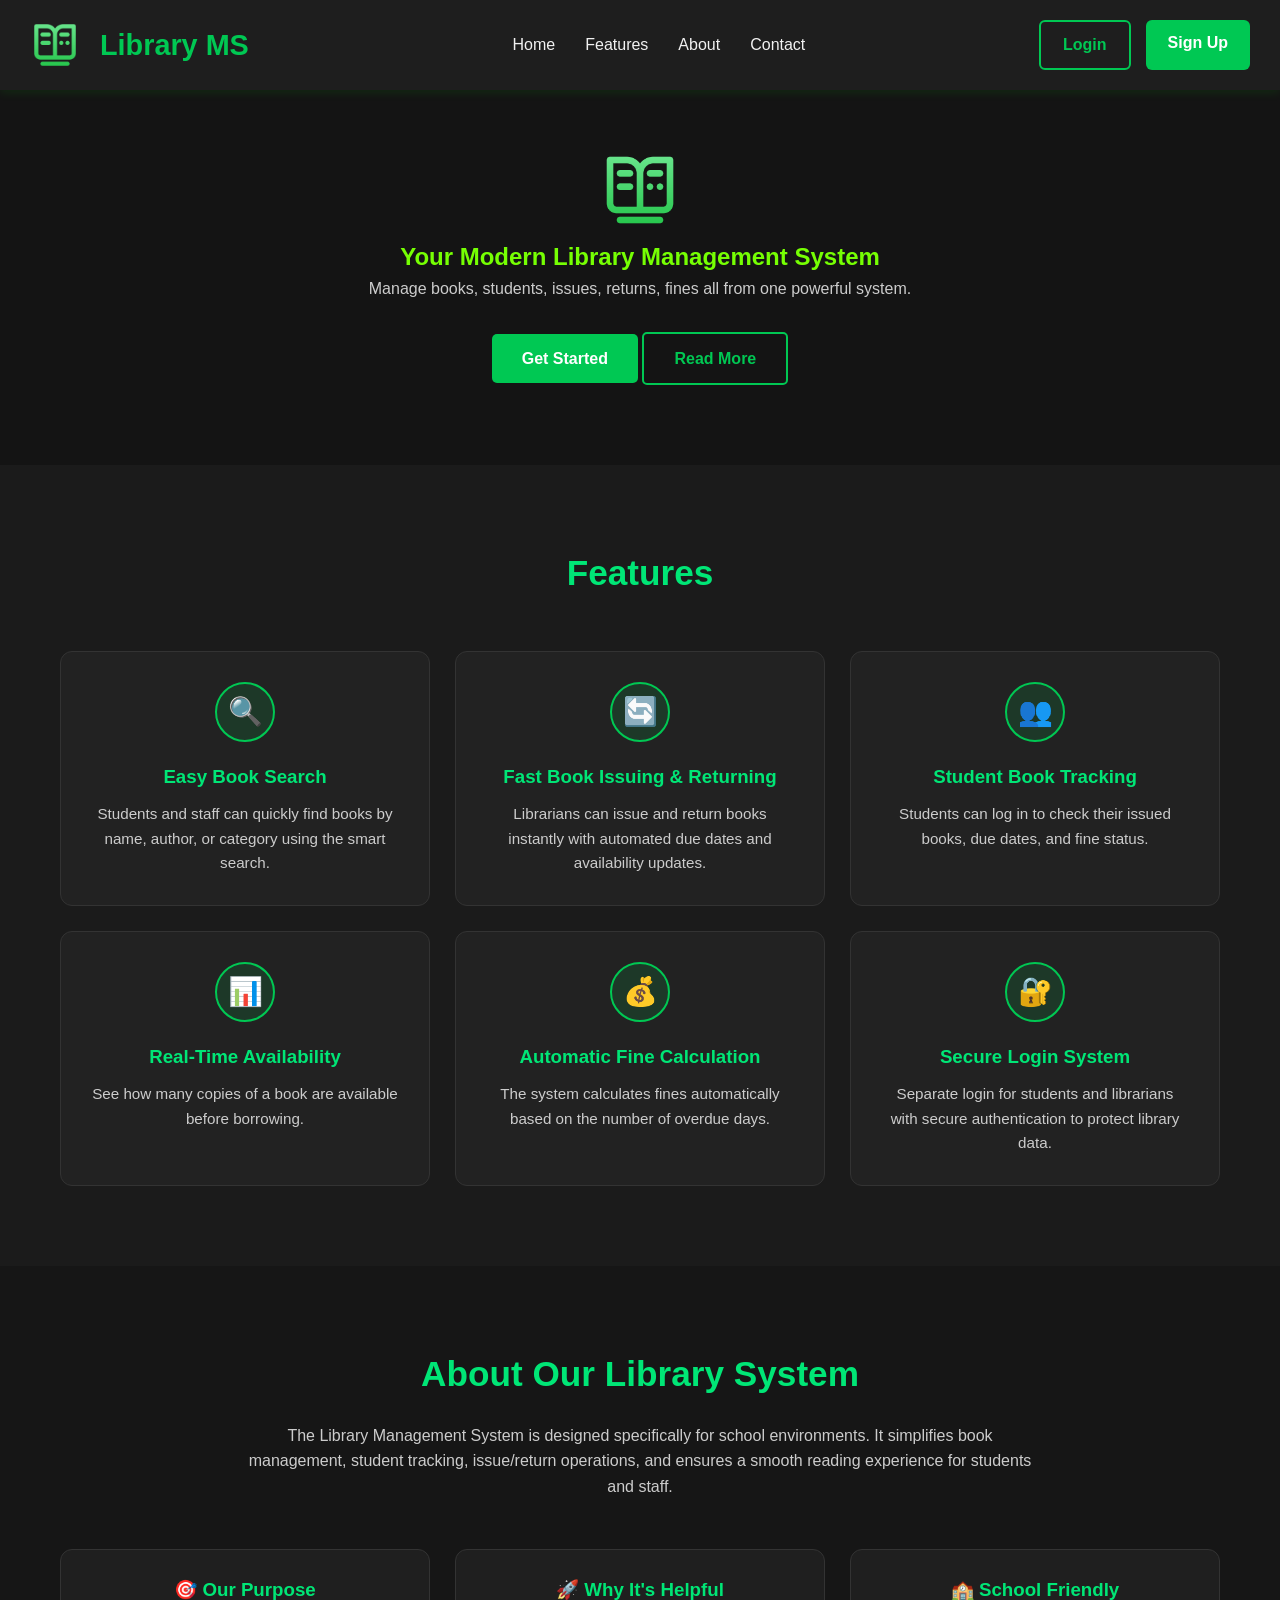
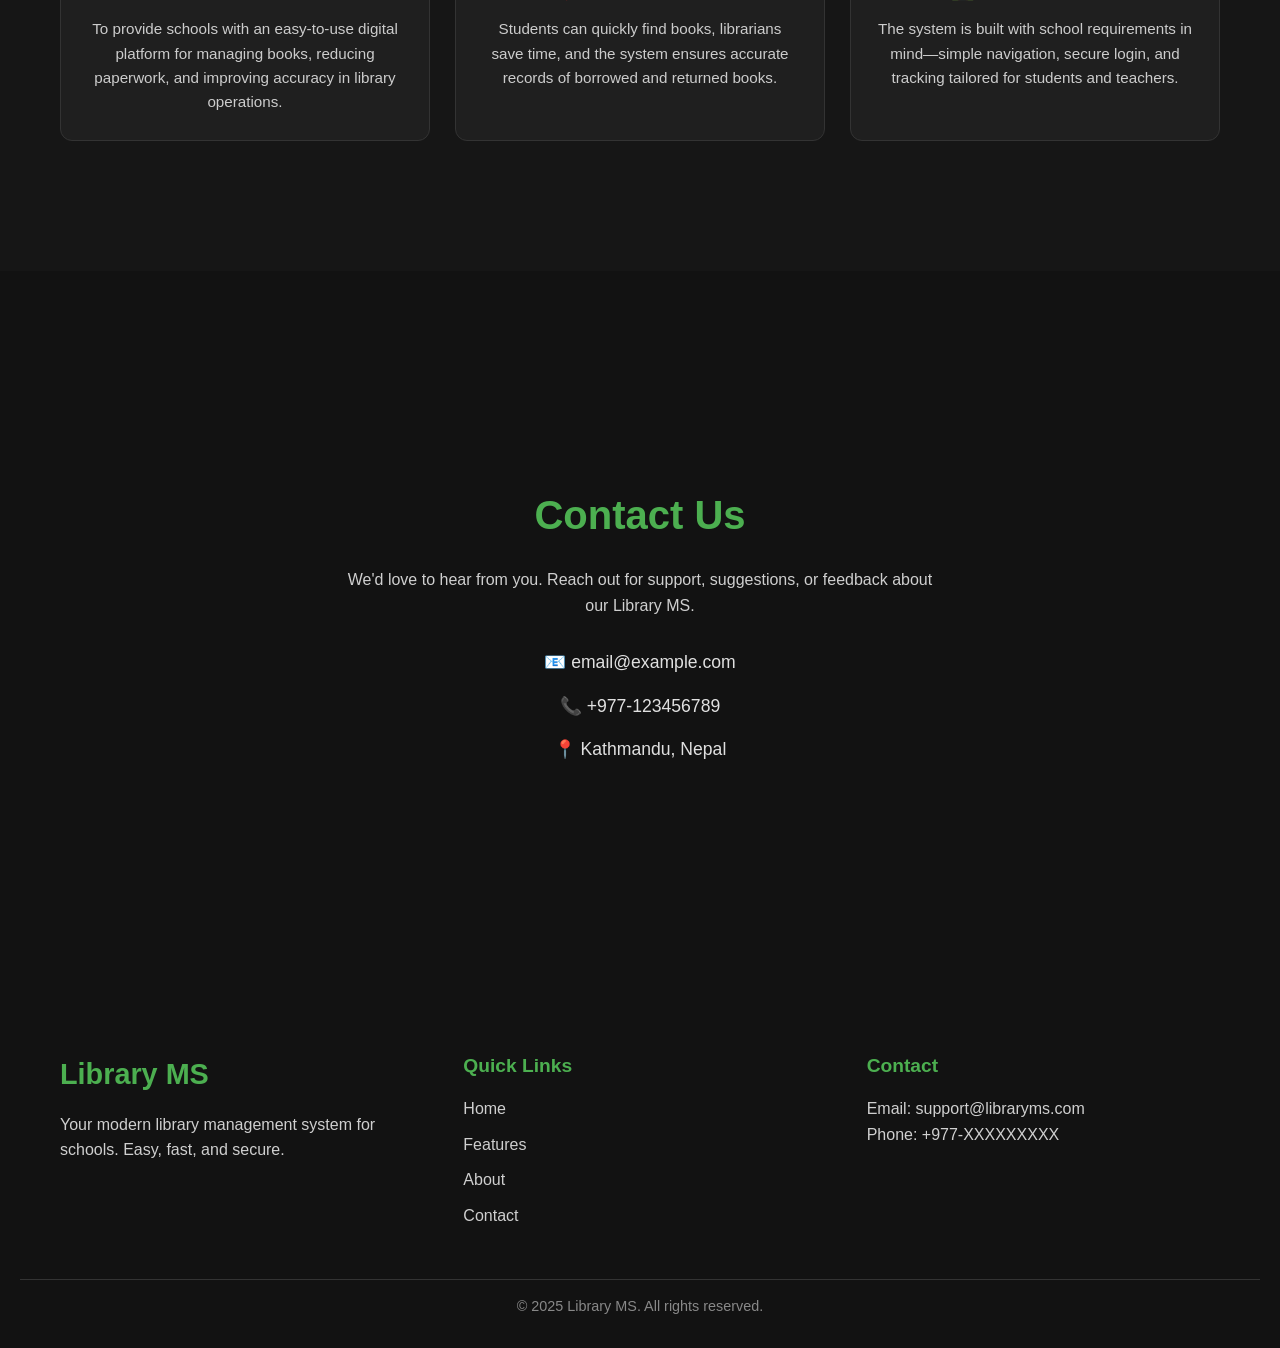
==== index.html @ ea4cf135 "Change" ====
<!DOCTYPE html>
<html lang="en">

<head>
    <meta charset="UTF-8">
    <meta name="viewport" content="width=device-width, initial-scale=1.0">
    <title>Library MS - Dark Theme</title>
    <link rel="stylesheet" href="../css/index_style.css">
</head>

<body>

    <!-- ===========================
        HEADER
    ============================ -->
    <header>
        <div class="header-container">
            <div class="logo">
                <img src="../images/logo.png" alt="logo" height="50"> Library MS
            </div>

            <nav>
                <ul>
                    <li><a href="#home">Home</a></li>
                    <li><a href="#features">Features</a></li>
                    <li><a href="#about">About</a></li>
                    <li><a href="#contact">Contact</a></li>
                    
                    <!-- Auth buttons inside nav for mobile -->
                    <li class="nav-auth-buttons">
                        <a href="../php/login.php" class="btn-login-mobile">Login</a>
                    </li>
                    <li class="nav-auth-buttons">
                        <a href="signup.html" class="btn-signup-mobile">Sign Up</a>
                    </li>
                </ul>
            </nav>

            <!-- Desktop Auth Buttons (hidden on mobile) -->
            <div class="auth-buttons auth-buttons-desktop">
                <a href="../php/login.php" class="btn-login">Login</a>
                <a href="signup.html" class="btn-signup">Sign Up</a>
            </div>
        </div>
    </header>

    <!-- ===========================
        HERO
    ============================ -->
    <section id="home" class="hero">
        <div class="container">
            <img src="../images/logo.png" alt="logo">
            <h2>Your Modern Library Management System</h2>
            <p>Manage books, students, issues, returns, fines all from one powerful system.</p>

            <div class="hero-buttons">
                <a class="btn" href="../php/login.php">Get Started</a>
                <a class="btn btn-outline" href="about.html">Read More</a>
            </div>
        </div>
    </section>

    <!-- ===========================
        FEATURES
    ============================ -->
    <section id="features" class="features">
        <div class="container">
            <h2>Features</h2>
            <div class="feature-grid">

                <div class="feature-card">
                    <div class="feature-icon">🔍</div>
                    <h3>Easy Book Search</h3>
                    <p>Students and staff can quickly find books by name, author, or category using the smart search.</p>
                </div>

                <div class="feature-card">
                    <div class="feature-icon">🔄</div>
                    <h3>Fast Book Issuing & Returning</h3>
                    <p>Librarians can issue and return books instantly with automated due dates and availability updates.</p>
                </div>

                <div class="feature-card">
                    <div class="feature-icon">👥</div>
                    <h3>Student Book Tracking</h3>
                    <p>Students can log in to check their issued books, due dates, and fine status.</p>
                </div>

                <div class="feature-card">
                    <div class="feature-icon">📊</div>
                    <h3>Real-Time Availability</h3>
                    <p>See how many copies of a book are available before borrowing.</p>
                </div>

                <div class="feature-card">
                    <div class="feature-icon">💰</div>
                    <h3>Automatic Fine Calculation</h3>
                    <p>The system calculates fines automatically based on the number of overdue days.</p>
                </div>

                <div class="feature-card">
                    <div class="feature-icon">🔐</div>
                    <h3>Secure Login System</h3>
                    <p>Separate login for students and librarians with secure authentication to protect library data.</p>
                </div>

            </div>
        </div>
    </section>

    <!-- ===========================
        ABOUT
    ============================ -->
    <section id="about" class="about">
        <div class="container">
            <h2>About Our Library System</h2>
            <p class="about-description">
                The Library Management System is designed specifically for school environments.
                It simplifies book management, student tracking, issue/return operations, and
                ensures a smooth reading experience for students and staff.
            </p>

            <div class="about-grid">
                <div class="about-card">
                    <h3>🎯 Our Purpose</h3>
                    <p>To provide schools with an easy-to-use digital platform for managing books,
                        reducing paperwork, and improving accuracy in library operations.</p>
                </div>
                <div class="about-card">
                    <h3>🚀 Why It's Helpful</h3>
                    <p>Students can quickly find books, librarians save time, and the system ensures
                        accurate records of borrowed and returned books.</p>
                </div>
                <div class="about-card">
                    <h3>🏫 School Friendly</h3>
                    <p>The system is built with school requirements in mind—simple navigation, secure login,
                        and tracking tailored for students and teachers.</p>
                </div>
            </div>
        </div>
    </section>

    <!-- ===========================
        CONTACT
    ============================ -->
    <section id="contact" class="contact">
        <div class="container-contact">

            <!-- Contact Info -->
            <div class="contact-info">
                <h2>Contact Us</h2>
                <p>We'd love to hear from you. Reach out for support, suggestions, or feedback about our Library MS.</p>
                <ul>
                    <li>📧 email@example.com</li>
                    <li>📞 +977-123456789</li>
                    <li>📍 Kathmandu, Nepal</li>
                </ul>
            </div>

        </div>
    </section>

    <!-- ===========================
        FOOTER
    ============================ -->
    <footer class="footer">
        <div class="container footer-container">

            <!-- About / Logo -->
            <div class="footer-column">
                <div class="footer-logo">Library MS</div>
                <p>Your modern library management system for schools. Easy, fast, and secure.</p>
            </div>

            <!-- Quick Links -->
            <div class="footer-column">
                <h4>Quick Links</h4>
                <ul>
                    <li><a href="#home">Home</a></li>
                    <li><a href="#features">Features</a></li>
                    <li><a href="#about">About</a></li>
                    <li><a href="#contact">Contact</a></li>
                </ul>
            </div>

            <!-- Contact -->
            <div class="footer-column">
                <h4>Contact</h4>
                <p>Email: support@libraryms.com</p>
                <p>Phone: +977-XXXXXXXXX</p>
            </div>

        </div>

        <div class="footer-bottom">
            &copy; 2025 Library MS. All rights reserved.
        </div>
    </footer>
<script src="../js/mobile_menu.js"></script>
</body>

</html>
---- css/index_style.css ----
/* ===========================
   Global Reset & Base Styles
============================ */
* {
    margin: 0;
    padding: 0;
    box-sizing: border-box;
    font-family: 'Segoe UI', Tahoma, Geneva, Verdana, sans-serif;
    scroll-behavior: smooth;
}

body {
    background-color: #121212;
    color: #e0e0e0;
    line-height: 1.6;
}

.container {
    max-width: 1200px;
    margin: auto;
    padding: 0 20px;
}

/* ===========================
   Buttons
============================ */
.btn {
    display: inline-block;
    padding: 12px 30px;
    background-color: #00c853;
    color: white;
    text-decoration: none;
    border-radius: 5px;
    font-weight: 600;
    transition: 0.3s;
    border: none;
}

.btn:hover {
    background-color: #009624;
}

.btn-outline {
    background-color: transparent;
    border: 2px solid #00c853;
    color: #00c853;
}

.btn-outline:hover {
    background-color: #00c853;
    color: white;
}

/* ===========================
   Header
============================ */
header {
    background-color: #1e1e1e;
    padding: 20px 30px;
    position: fixed;
    width: 100%;
    top: 0;
    z-index: 1000;
    box-shadow: 0 2px 10px rgba(0, 255, 0, 0.1);
}

.header-container {
    display: flex;
    justify-content: space-between;
    align-items: center;
}

header .logo {
    font-size: 1.8rem;
    font-weight: bold;
    color: #00c853;
    display: flex;
    align-items: center;
    gap: 20px;
}

nav ul {
    display: flex;
    list-style: none;
}

nav ul li {
    margin-left: 30px;
}

nav ul li a {
    color: #f1f1f1;
    text-decoration: none;
    transition: 0.3s;
}

nav ul li a:hover {
    color: #00c853;
}

/* Desktop auth buttons */
.auth-buttons {
    display: flex;
    gap: 15px;
}

.btn-login {
    padding: 10px 22px;
    border-radius: 6px;
    border: 2px solid #00c853;
    color: #00c853;
    text-decoration: none;
    font-weight: 600;
    transition: 0.3s;
}

.btn-login:hover {
    background-color: #00c853;
    color: white;
}

.btn-signup {
    padding: 10px 22px;
    border-radius: 6px;
    background-color: #00c853;
    color: white;
    font-weight: 600;
    text-decoration: none;
    transition: 0.3s;
}

.btn-signup:hover {
    background-color: #009624;
}

/* Mobile auth buttons (hidden on desktop) */
.nav-auth-buttons {
    display: none;
}

.btn-login-mobile,
.btn-signup-mobile {
    display: block;
    padding: 10px 20px;
    text-align: center;
    border-radius: 6px;
    font-weight: 600;
    text-decoration: none;
    transition: 0.3s;
}

.btn-login-mobile {
    border: 2px solid #00c853;
    color: #00c853;
    background: transparent;
}

.btn-login-mobile:hover {
    background-color: #00c853;
    color: white;
}

.btn-signup-mobile {
    background-color: #00c853;
    color: white;
}

.btn-signup-mobile:hover {
    background-color: #009624;
}

/* Mobile Menu Toggle */
.menu-toggle {
    display: none;
    position: fixed;
    top: 20px;
    left: 20px;
    z-index: 1001;
    background: var(--green);
    color: #000;
    border: none;
    padding: 10px 15px;
    border-radius: 8px;
    cursor: pointer;
    font-size: 20px;
}

/* ===========================
   Hero Section
============================ */
.hero {
    text-align: center;
    padding-top: 150px;
    padding-bottom: 80px;
    background-color: #141414;
}

.hero .container img {
    height: 80px;
}

.hero h1 {
    color: #00c853;
}

.hero h2 {
    color: #76ff03;
}

.hero p {
    max-width: 700px;
    margin: auto;
    color: #cccccc;
    margin-bottom: 30px;
}

/* ===========================
   Features Section
============================ */
.features {
    background-color: #1b1b1b;
    padding: 80px 0;
}

.features h2 {
    text-align: center;
    margin-bottom: 50px;
    font-size: 2.2rem;
    color: #00e676;
}

.feature-grid {
    display: grid;
    grid-template-columns: repeat(auto-fit, minmax(280px, 1fr));
    gap: 25px;
}

.feature-card {
    background-color: #222;
    padding: 30px;
    border-radius: 12px;
    text-align: center;
    transition: 0.3s ease;
    border: 1px solid #333;
}

.feature-card:hover {
    transform: translateY(-8px);
    border-color: #00c853;
    box-shadow: 0 4px 20px rgba(0, 255, 0, 0.1);
}

.feature-icon {
    width: 60px;
    height: 60px;
    margin: auto;
    margin-bottom: 20px;
    border-radius: 50%;
    background-color: #00c85322;
    border: 2px solid #00c853;
    display: flex;
    justify-content: center;
    align-items: center;
    font-size: 28px;
    color: #00e676;
}

.feature-card h3 {
    margin-bottom: 10px;
    color: #00e676;
}

.feature-card p {
    color: #cccccc;
    font-size: 0.95rem;
}

/* ===========================
   About Section
============================ */
.about {
    background-color: #161616;
    padding: 80px 0;
    text-align: center;
}

.about h2 {
    color: #00e676;
    font-size: 2.2rem;
    margin-bottom: 20px;
}

.about-description {
    max-width: 800px;
    margin: 0 auto 50px;
    color: #cccccc;
    font-size: 1rem;
}

.about-grid {
    display: grid;
    grid-template-columns: repeat(auto-fit, minmax(260px, 1fr));
    gap: 25px;
    margin-bottom: 50px;
}

.about-card {
    background-color: #1f1f1f;
    padding: 25px;
    border-radius: 12px;
    border: 1px solid #333;
    transition: 0.3s ease;
}

.about-card:hover {
    transform: translateY(-8px);
    border-color: #00c853;
    box-shadow: 0 4px 20px rgba(0, 255, 0, 0.1);
}

.about-card h3 {
    color: #00e676;
    margin-bottom: 12px;
}

.about-card p {
    color: #cccccc;
    font-size: 0.95rem;
}

/* ===========================
   Contact Section
============================ */
.contact {
    background-color: #121212;
    padding: 80px 20px;
    display: flex;
    justify-content: center;
    align-items: center;
    color: #e0e0e0;
    width: 100%;
    min-height: 80vh;
    box-sizing: border-box;
}

.contact-info {
    flex: 1;
    text-align: center;
    max-width: 600px;
}

.contact-info h2 {
    font-size: 2.5rem;
    margin-bottom: 20px;
    color: #4CAF50;
}

.contact-info p {
    margin: 0 auto 30px;
    line-height: 1.6;
    color: #cfcfcf;
    max-width: 100%;
}

.contact-info ul {
    list-style: none;
    padding: 0;
}

.contact-info ul li {
    margin-bottom: 15px;
    font-size: 1.1rem;
    text-align: center;
}


/* ===========================
   Footer Section
============================ */
.footer {
    background-color: #121212;
    color: #e0e0e0;
    padding: 60px 20px 30px;
}

.footer .container {
    display: flex;
    flex-wrap: wrap;
    gap: 50px;
}

.footer-column {
    flex: 1 1 200px;
}

.footer-logo {
    font-size: 1.8rem;
    font-weight: bold;
    color: #4CAF50;
    margin-bottom: 15px;
}

.footer-column h4 {
    font-size: 1.2rem;
    color: #4CAF50;
    margin-bottom: 15px;
}

.footer-column p,
.footer-column ul {
    color: #cfcfcf;
    line-height: 1.6;
}

.footer-column ul {
    list-style: none;
    padding: 0;
}

.footer-column ul li {
    margin-bottom: 10px;
}

.footer-column ul li a {
    text-decoration: none;
    color: #cfcfcf;
    transition: color 0.3s;
}

.footer-column ul li a:hover {
    color: #4CAF50;
}

.footer-bottom {
    text-align: center;
    margin-top: 40px;
    border-top: 1px solid #333;
    padding-top: 15px;
    color: #888;
    font-size: 0.9rem;
}

/* ===========================
   RESPONSIVE DESIGN
============================ */

/* Tablet & Below (768px) */
@media (max-width: 768px) {
    /* Header */
    .header-container {
        flex-wrap: wrap;
    }

    header .logo {
        font-size: 1.4rem;
    }

    nav {
        display: none;
        width: 100%;
        margin-top: 20px;
    }

    nav.active {
        display: block;
    }

    nav ul {
        flex-direction: column;
        gap: 0;
    }

    nav ul li {
        margin-left: 0;
        width: 100%;
        border-bottom: 1px solid rgba(255, 255, 255, 0.1);
    }

    nav ul li a {
        display: block;
        padding: 15px;
    }

    /* Hide desktop auth buttons */
    .auth-buttons-desktop {
        display: none !important;
    }

    /* Show mobile auth buttons in nav */
    .nav-auth-buttons {
        display: block !important;
    }

    .menu-toggle {
        display: flex;
    }

    /* Hero */
    .hero {
        padding-top: 120px;
        padding-bottom: 60px;
    }

    .hero h1 {
        font-size: 1.8rem;
    }

    .hero h2 {
        font-size: 1.4rem;
    }

    /* Features */
    .features h2 {
        font-size: 1.8rem;
    }

    .feature-grid {
        grid-template-columns: 1fr;
    }

    /* About */
    .about h2 {
        font-size: 1.8rem;
    }

    .about-grid {
        grid-template-columns: 1fr;
    }

    /* Contact */
    .contact {
        flex-direction: column;
        gap: 30px;
    }

    .contact-info p {
        width: 100%;
    }

    .contact-info h2 {
        font-size: 2rem;
    }

    /* Footer */
    .footer .container {
        flex-direction: column;
        gap: 30px;
    }
}

/* Mobile (480px) */
@media (max-width: 480px) {
    /* Global */
    .container {
        padding: 0 15px;
    }

    /* Header */
    header {
        padding: 15px 20px;
    }

    header .logo {
        font-size: 1.2rem;
        gap: 10px;
    }

    header .logo img {
        height: 40px;
    }

    .btn-login-mobile,
    .btn-signup-mobile {
        padding: 12px 20px;
        font-size: 0.95rem;
    }

    /* Hero */
    .hero {
        padding-top: 100px;
        padding-bottom: 40px;
    }

    .hero .container img {
        height: 60px;
    }

    .hero h1 {
        font-size: 1.5rem;
    }

    .hero h2 {
        font-size: 1.2rem;
    }

    .hero p {
        font-size: 0.9rem;
    }

    .btn {
        padding: 10px 20px;
        font-size: 0.9rem;
    }

    /* Features */
    .features {
        padding: 60px 0;
    }

    .features h2 {
        font-size: 1.6rem;
    }

    .feature-card {
        padding: 20px;
    }

    .feature-icon {
        width: 50px;
        height: 50px;
        font-size: 24px;
    }

    /* About */
    .about {
        padding: 60px 0;
    }

    .about h2 {
        font-size: 1.6rem;
    }

    .about-card {
        padding: 20px;
    }

    /* Contact */
    .contact {
        padding: 60px 15px;
    }

    .contact-info h2 {
        font-size: 1.8rem;
    }

    /* Footer */
    .footer {
        padding: 40px 20px 20px;
    }

    .footer-logo {
        font-size: 1.5rem;
    }

    .footer-column h4 {
        font-size: 1.1rem;
    }
}
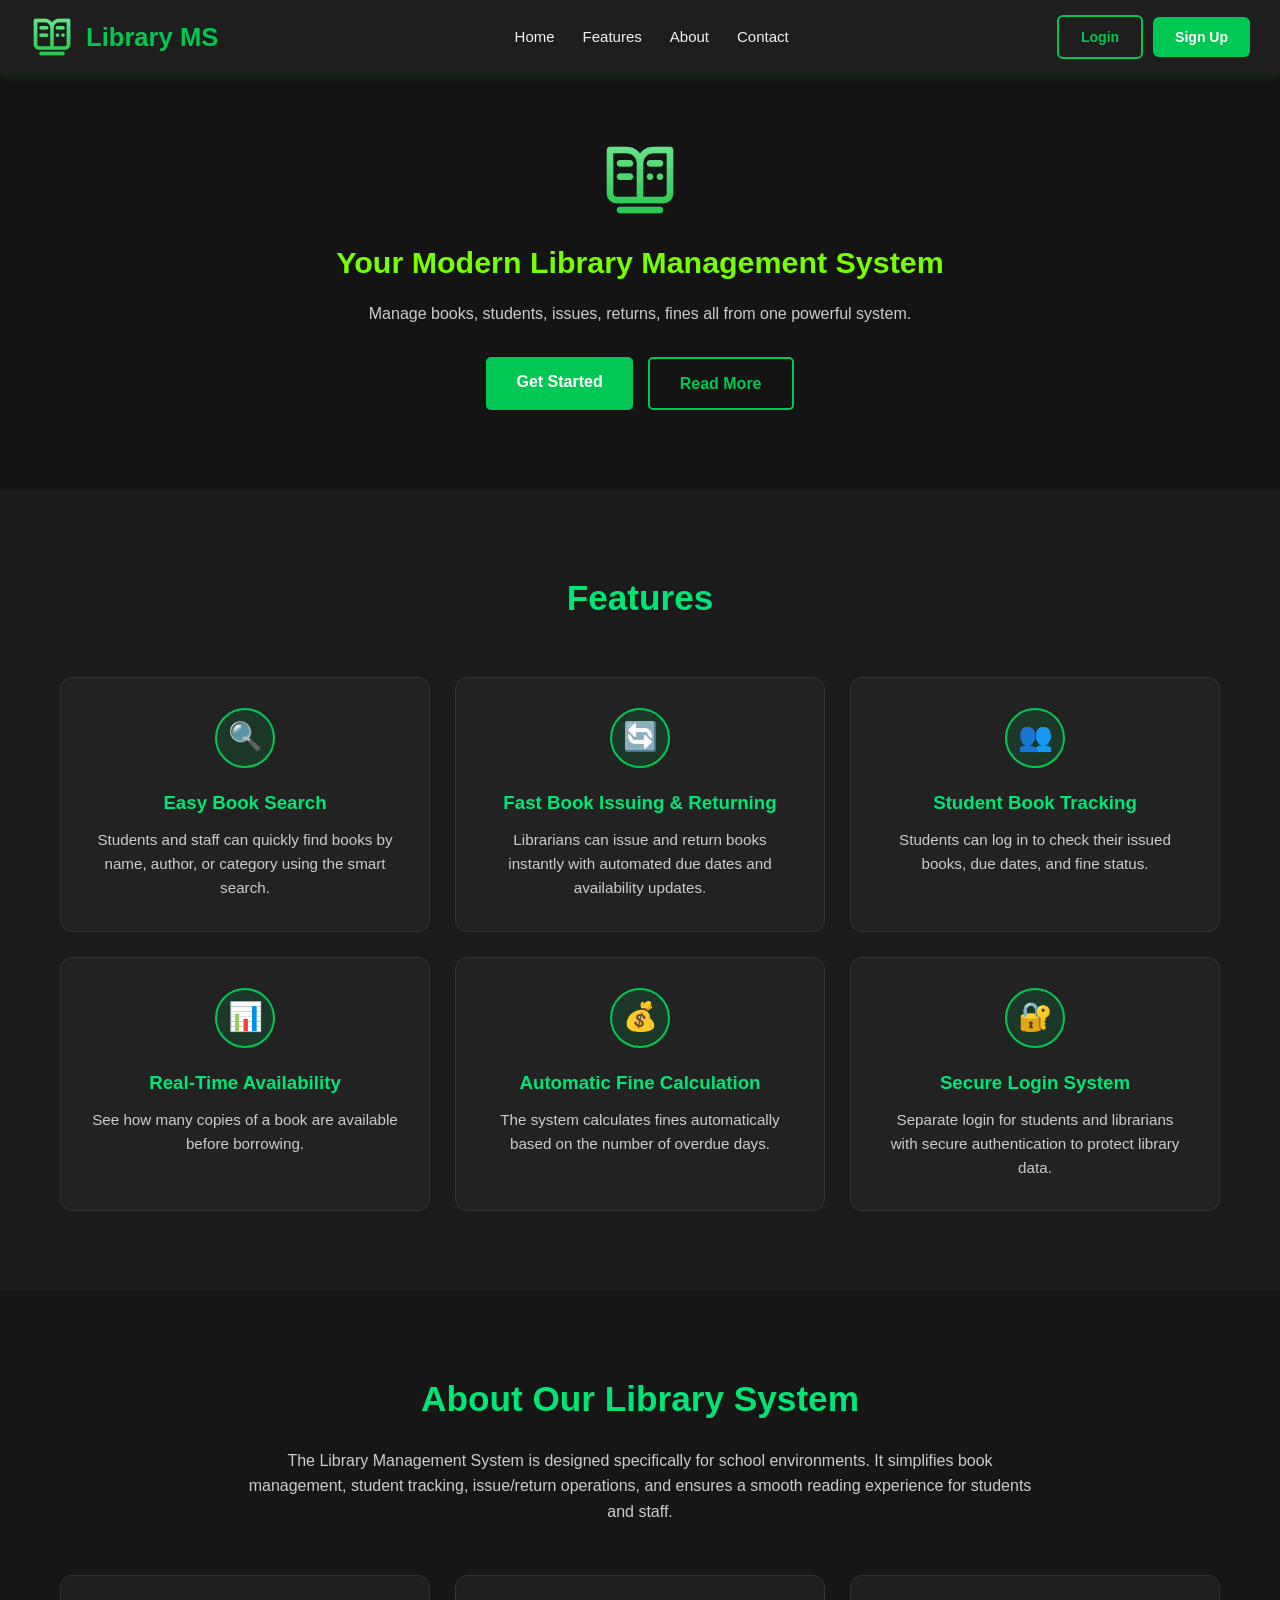
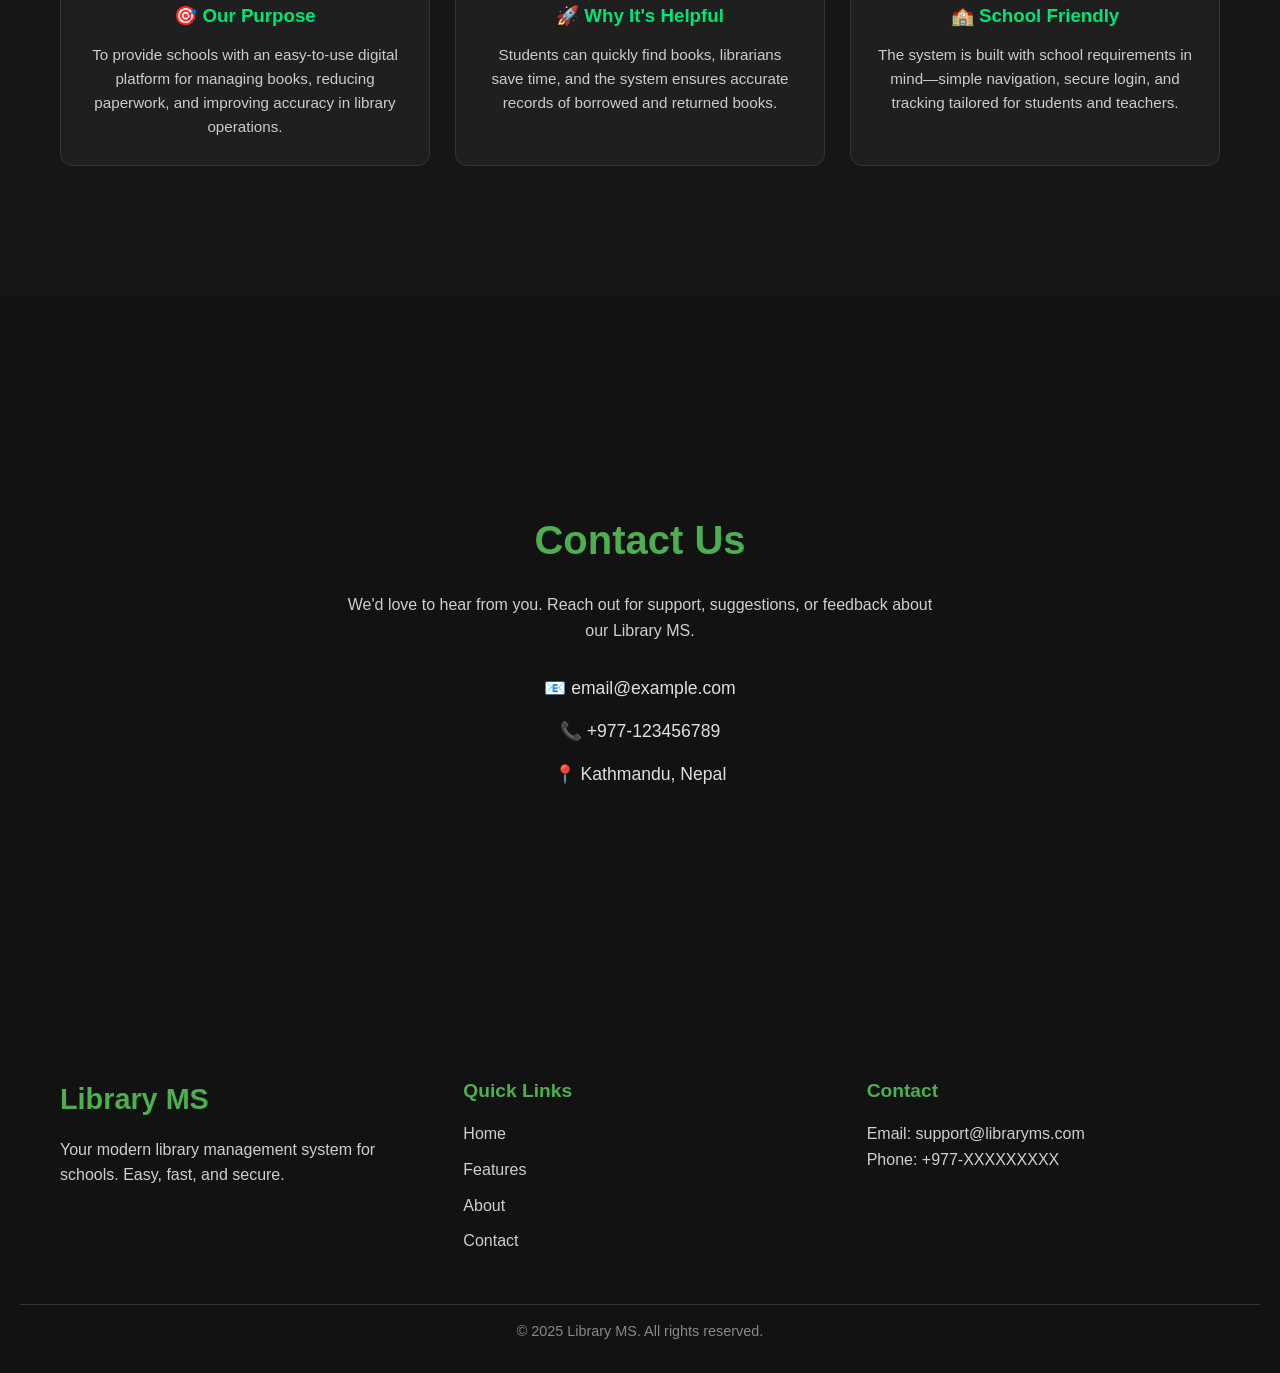
==== commit 06e4d13c: "kkk" ====
--- a/index.html
+++ b/index.html
@@ -15,32 +15,41 @@
     ============================ -->
     <header>
         <div class="header-container">
+
+            <!-- Logo -->
             <div class="logo">
-                <img src="../images/logo.png" alt="logo" height="50"> Library MS
-            </div>
-
-            <nav>
+                <img src="../images/logo.png" alt="logo"> Library MS
+            </div>
+
+            <!-- Nav links + auth buttons (shown in dropdown on mobile) -->
+            <nav id="mainNav">
                 <ul>
                     <li><a href="#home">Home</a></li>
                     <li><a href="#features">Features</a></li>
                     <li><a href="#about">About</a></li>
                     <li><a href="#contact">Contact</a></li>
-                    
-                    <!-- Auth buttons inside nav for mobile -->
-                    <li class="nav-auth-buttons">
-                        <a href="../php/login.php" class="btn-login-mobile">Login</a>
-                    </li>
-                    <li class="nav-auth-buttons">
-                        <a href="signup.html" class="btn-signup-mobile">Sign Up</a>
-                    </li>
                 </ul>
+
+                <!-- Auth buttons inside nav — only visible on mobile via CSS -->
+                <div class="nav-auth">
+                    <a href="../php/login.php" class="btn-login">Login</a>
+                    <a href="../html/signup.html" class="btn-signup">Sign Up</a>
+                </div>
             </nav>
 
-            <!-- Desktop Auth Buttons (hidden on mobile) -->
-            <div class="auth-buttons auth-buttons-desktop">
+            <!-- Desktop auth buttons (hidden on mobile) -->
+            <div class="auth-buttons">
                 <a href="../php/login.php" class="btn-login">Login</a>
-                <a href="signup.html" class="btn-signup">Sign Up</a>
-            </div>
+                <a href="../html/signup.html" class="btn-signup">Sign Up</a>
+            </div>
+
+            <!-- Hamburger toggle (shown on mobile only) -->
+            <button class="nav-toggle" id="navToggle" aria-label="Toggle navigation" aria-expanded="false">
+                <span></span>
+                <span></span>
+                <span></span>
+            </button>
+
         </div>
     </header>
 
@@ -52,10 +61,9 @@
             <img src="../images/logo.png" alt="logo">
             <h2>Your Modern Library Management System</h2>
             <p>Manage books, students, issues, returns, fines all from one powerful system.</p>
-
             <div class="hero-buttons">
                 <a class="btn" href="../php/login.php">Get Started</a>
-                <a class="btn btn-outline" href="about.html">Read More</a>
+                <a class="btn btn-outline" href="../html/about.html">Read More</a>
             </div>
         </div>
     </section>
@@ -145,8 +153,6 @@
     ============================ -->
     <section id="contact" class="contact">
         <div class="container-contact">
-
-            <!-- Contact Info -->
             <div class="contact-info">
                 <h2>Contact Us</h2>
                 <p>We'd love to hear from you. Reach out for support, suggestions, or feedback about our Library MS.</p>
@@ -156,7 +162,6 @@
                     <li>📍 Kathmandu, Nepal</li>
                 </ul>
             </div>
-
         </div>
     </section>
 
@@ -166,13 +171,11 @@
     <footer class="footer">
         <div class="container footer-container">
 
-            <!-- About / Logo -->
             <div class="footer-column">
                 <div class="footer-logo">Library MS</div>
                 <p>Your modern library management system for schools. Easy, fast, and secure.</p>
             </div>
 
-            <!-- Quick Links -->
             <div class="footer-column">
                 <h4>Quick Links</h4>
                 <ul>
@@ -183,7 +186,6 @@
                 </ul>
             </div>
 
-            <!-- Contact -->
             <div class="footer-column">
                 <h4>Contact</h4>
                 <p>Email: support@libraryms.com</p>
@@ -196,7 +198,38 @@
             &copy; 2025 Library MS. All rights reserved.
         </div>
     </footer>
-<script src="../js/mobile_menu.js"></script>
+
+    <script>
+        // Hamburger toggle for index page nav
+        const toggle = document.getElementById('navToggle');
+        const nav = document.getElementById('mainNav');
+
+        toggle.addEventListener('click', function () {
+            const isOpen = nav.classList.toggle('active');
+            toggle.classList.toggle('open', isOpen);
+            toggle.setAttribute('aria-expanded', isOpen);
+        });
+
+        // Close nav when a link is clicked
+        nav.querySelectorAll('a').forEach(link => {
+            link.addEventListener('click', () => {
+                nav.classList.remove('active');
+                toggle.classList.remove('open');
+                toggle.setAttribute('aria-expanded', false);
+            });
+        });
+
+        // Close nav when clicking outside
+        document.addEventListener('click', function (e) {
+            if (!document.querySelector('header').contains(e.target)) {
+                nav.classList.remove('active');
+                toggle.classList.remove('open');
+                toggle.setAttribute('aria-expanded', false);
+            }
+        });
+    </script>
+
+    <script src="../js/mobile_menu.js"></script>
 </body>
 
 </html>
--- a/css/index_style.css
+++ b/css/index_style.css
@@ -56,7 +56,6 @@
 ============================ */
 header {
     background-color: #1e1e1e;
-    padding: 20px 30px;
     position: fixed;
     width: 100%;
     top: 0;
@@ -68,29 +67,42 @@
     display: flex;
     justify-content: space-between;
     align-items: center;
+    padding: 15px 30px;
+    gap: 15px;
 }
 
 header .logo {
-    font-size: 1.8rem;
+    font-size: 1.6rem;
     font-weight: bold;
     color: #00c853;
     display: flex;
     align-items: center;
-    gap: 20px;
-}
-
+    gap: 12px;
+    flex-shrink: 0;
+    text-decoration: none;
+}
+
+header .logo img {
+    height: 44px;
+}
+
+/* ===========================
+   Nav — Desktop
+============================ */
 nav ul {
     display: flex;
     list-style: none;
+    align-items: center;
 }
 
 nav ul li {
-    margin-left: 30px;
+    margin-left: 28px;
 }
 
 nav ul li a {
     color: #f1f1f1;
     text-decoration: none;
+    font-size: 15px;
     transition: 0.3s;
 }
 
@@ -98,120 +110,122 @@
     color: #00c853;
 }
 
-/* Desktop auth buttons */
+/* Nav auth row — hidden on desktop */
+.nav-auth {
+    display: none;
+}
+
+/* ===========================
+   Desktop Auth Buttons
+============================ */
 .auth-buttons {
     display: flex;
-    gap: 15px;
+    gap: 10px;
+    align-items: center;
+    flex-shrink: 0;
 }
 
 .btn-login {
-    padding: 10px 22px;
+    padding: 9px 22px;
     border-radius: 6px;
     border: 2px solid #00c853;
     color: #00c853;
     text-decoration: none;
     font-weight: 600;
+    font-size: 14px;
     transition: 0.3s;
+    white-space: nowrap;
 }
 
 .btn-login:hover {
     background-color: #00c853;
-    color: white;
+    color: #fff;
 }
 
 .btn-signup {
-    padding: 10px 22px;
+    padding: 9px 22px;
     border-radius: 6px;
     background-color: #00c853;
-    color: white;
+    color: #fff;
     font-weight: 600;
+    font-size: 14px;
     text-decoration: none;
     transition: 0.3s;
+    white-space: nowrap;
 }
 
 .btn-signup:hover {
     background-color: #009624;
 }
 
-/* Mobile auth buttons (hidden on desktop) */
-.nav-auth-buttons {
+/* Hamburger — hidden on desktop */
+.nav-toggle {
     display: none;
-}
-
-.btn-login-mobile,
-.btn-signup-mobile {
-    display: block;
-    padding: 10px 20px;
-    text-align: center;
-    border-radius: 6px;
-    font-weight: 600;
-    text-decoration: none;
-    transition: 0.3s;
-}
-
-.btn-login-mobile {
+    background: transparent;
     border: 2px solid #00c853;
     color: #00c853;
-    background: transparent;
-}
-
-.btn-login-mobile:hover {
-    background-color: #00c853;
-    color: white;
-}
-
-.btn-signup-mobile {
-    background-color: #00c853;
-    color: white;
-}
-
-.btn-signup-mobile:hover {
-    background-color: #009624;
-}
-
-/* Mobile Menu Toggle */
-.menu-toggle {
-    display: none;
-    position: fixed;
-    top: 20px;
-    left: 20px;
-    z-index: 1001;
-    background: var(--green);
-    color: #000;
-    border: none;
-    padding: 10px 15px;
-    border-radius: 8px;
+    border-radius: 6px;
+    width: 40px;
+    height: 38px;
     cursor: pointer;
-    font-size: 20px;
-}
+    flex-direction: column;
+    align-items: center;
+    justify-content: center;
+    gap: 5px;
+    flex-shrink: 0;
+    transition: background 0.2s;
+}
+
+.nav-toggle span {
+    display: block;
+    width: 18px;
+    height: 2px;
+    background: #00c853;
+    border-radius: 2px;
+    transition: 0.3s;
+}
+
+.nav-toggle:hover {
+    background: rgba(0, 200, 83, 0.12);
+}
+
+/* X state */
+.nav-toggle.open span:nth-child(1) { transform: translateY(7px) rotate(45deg); }
+.nav-toggle.open span:nth-child(2) { opacity: 0; }
+.nav-toggle.open span:nth-child(3) { transform: translateY(-7px) rotate(-45deg); }
 
 /* ===========================
    Hero Section
 ============================ */
 .hero {
     text-align: center;
-    padding-top: 150px;
+    padding-top: 140px;
     padding-bottom: 80px;
     background-color: #141414;
 }
 
 .hero .container img {
     height: 80px;
-}
-
-.hero h1 {
-    color: #00c853;
+    margin-bottom: 10px;
 }
 
 .hero h2 {
     color: #76ff03;
+    font-size: 1.9rem;
+    margin-bottom: 15px;
 }
 
 .hero p {
     max-width: 700px;
-    margin: auto;
+    margin: 0 auto 30px;
     color: #cccccc;
-    margin-bottom: 30px;
+}
+
+.hero-buttons {
+    display: flex;
+    gap: 15px;
+    justify-content: center;
+    flex-wrap: wrap;
 }
 
 /* ===========================
@@ -253,8 +267,7 @@
 .feature-icon {
     width: 60px;
     height: 60px;
-    margin: auto;
-    margin-bottom: 20px;
+    margin: 0 auto 20px;
     border-radius: 50%;
     background-color: #00c85322;
     border: 2px solid #00c853;
@@ -359,7 +372,6 @@
     margin: 0 auto 30px;
     line-height: 1.6;
     color: #cfcfcf;
-    max-width: 100%;
 }
 
 .contact-info ul {
@@ -370,9 +382,7 @@
 .contact-info ul li {
     margin-bottom: 15px;
     font-size: 1.1rem;
-    text-align: center;
-}
-
+}
 
 /* ===========================
    Footer Section
@@ -441,141 +451,127 @@
 }
 
 /* ===========================
-   RESPONSIVE DESIGN
-============================ */
-
-/* Tablet & Below (768px) */
+   RESPONSIVE — Tablet & Mobile
+============================ */
 @media (max-width: 768px) {
-    /* Header */
+
+    /* Header row: logo | hamburger */
     .header-container {
         flex-wrap: wrap;
+        padding: 12px 16px;
+        gap: 0;
     }
 
     header .logo {
-        font-size: 1.4rem;
-    }
-
+        flex: 1;
+        font-size: 1.3rem;
+        gap: 8px;
+    }
+
+    header .logo img {
+        height: 36px;
+    }
+
+    /* Show hamburger */
+    .nav-toggle {
+        display: flex;
+    }
+
+    /* Hide desktop auth */
+    .auth-buttons {
+        display: none !important;
+    }
+
+    /* Nav expands below header row */
     nav {
-        display: none;
         width: 100%;
-        margin-top: 20px;
+        max-height: 0;
+        overflow: hidden;
+        transition: max-height 0.35s ease;
+        background: #1a1a1a;
+        border-top: 1px solid transparent;
     }
 
     nav.active {
-        display: block;
+        max-height: 500px;
+        border-top-color: #2a2a2a;
     }
 
     nav ul {
         flex-direction: column;
-        gap: 0;
+        padding: 6px 0;
     }
 
     nav ul li {
         margin-left: 0;
-        width: 100%;
-        border-bottom: 1px solid rgba(255, 255, 255, 0.1);
+        border-bottom: 1px solid rgba(255,255,255,0.06);
+    }
+
+    nav ul li:last-child {
+        border-bottom: none;
     }
 
     nav ul li a {
         display: block;
-        padding: 15px;
-    }
-
-    /* Hide desktop auth buttons */
-    .auth-buttons-desktop {
-        display: none !important;
-    }
-
-    /* Show mobile auth buttons in nav */
-    .nav-auth-buttons {
-        display: block !important;
-    }
-
-    .menu-toggle {
+        padding: 13px 20px;
+        font-size: 15px;
+    }
+
+    /* Auth buttons at the bottom of the nav dropdown */
+    .nav-auth {
         display: flex;
+        gap: 10px;
+        padding: 14px 16px 10px;
+        border-top: 1px solid #2a2a2a;
+    }
+
+    .nav-auth .btn-login,
+    .nav-auth .btn-signup {
+        flex: 1;
+        text-align: center;
+        padding: 11px 16px;
+        font-size: 14px;
+        border-radius: 7px;
     }
 
     /* Hero */
     .hero {
-        padding-top: 120px;
+        padding-top: 110px;
         padding-bottom: 60px;
-    }
-
-    .hero h1 {
-        font-size: 1.8rem;
     }
 
     .hero h2 {
         font-size: 1.4rem;
     }
 
-    /* Features */
-    .features h2 {
-        font-size: 1.8rem;
-    }
-
-    .feature-grid {
-        grid-template-columns: 1fr;
-    }
-
-    /* About */
-    .about h2 {
-        font-size: 1.8rem;
-    }
-
+    .feature-grid,
     .about-grid {
         grid-template-columns: 1fr;
     }
 
-    /* Contact */
     .contact {
         flex-direction: column;
-        gap: 30px;
-    }
-
-    .contact-info p {
-        width: 100%;
-    }
-
-    .contact-info h2 {
-        font-size: 2rem;
-    }
-
-    /* Footer */
+    }
+
     .footer .container {
         flex-direction: column;
         gap: 30px;
     }
 }
 
-/* Mobile (480px) */
 @media (max-width: 480px) {
-    /* Global */
-    .container {
-        padding: 0 15px;
-    }
-
-    /* Header */
-    header {
-        padding: 15px 20px;
+    .header-container {
+        padding: 10px 14px;
     }
 
     header .logo {
-        font-size: 1.2rem;
-        gap: 10px;
+        font-size: 1.1rem;
     }
 
     header .logo img {
-        height: 40px;
-    }
-
-    .btn-login-mobile,
-    .btn-signup-mobile {
-        padding: 12px 20px;
-        font-size: 0.95rem;
-    }
-
-    /* Hero */
+        height: 30px;
+    }
+
     .hero {
         padding-top: 100px;
         padding-bottom: 40px;
@@ -585,10 +581,6 @@
         height: 60px;
     }
 
-    .hero h1 {
-        font-size: 1.5rem;
-    }
-
     .hero h2 {
         font-size: 1.2rem;
     }
@@ -596,63 +588,4 @@
     .hero p {
         font-size: 0.9rem;
     }
-
-    .btn {
-        padding: 10px 20px;
-        font-size: 0.9rem;
-    }
-
-    /* Features */
-    .features {
-        padding: 60px 0;
-    }
-
-    .features h2 {
-        font-size: 1.6rem;
-    }
-
-    .feature-card {
-        padding: 20px;
-    }
-
-    .feature-icon {
-        width: 50px;
-        height: 50px;
-        font-size: 24px;
-    }
-
-    /* About */
-    .about {
-        padding: 60px 0;
-    }
-
-    .about h2 {
-        font-size: 1.6rem;
-    }
-
-    .about-card {
-        padding: 20px;
-    }
-
-    /* Contact */
-    .contact {
-        padding: 60px 15px;
-    }
-
-    .contact-info h2 {
-        font-size: 1.8rem;
-    }
-
-    /* Footer */
-    .footer {
-        padding: 40px 20px 20px;
-    }
-
-    .footer-logo {
-        font-size: 1.5rem;
-    }
-
-    .footer-column h4 {
-        font-size: 1.1rem;
-    }
 }
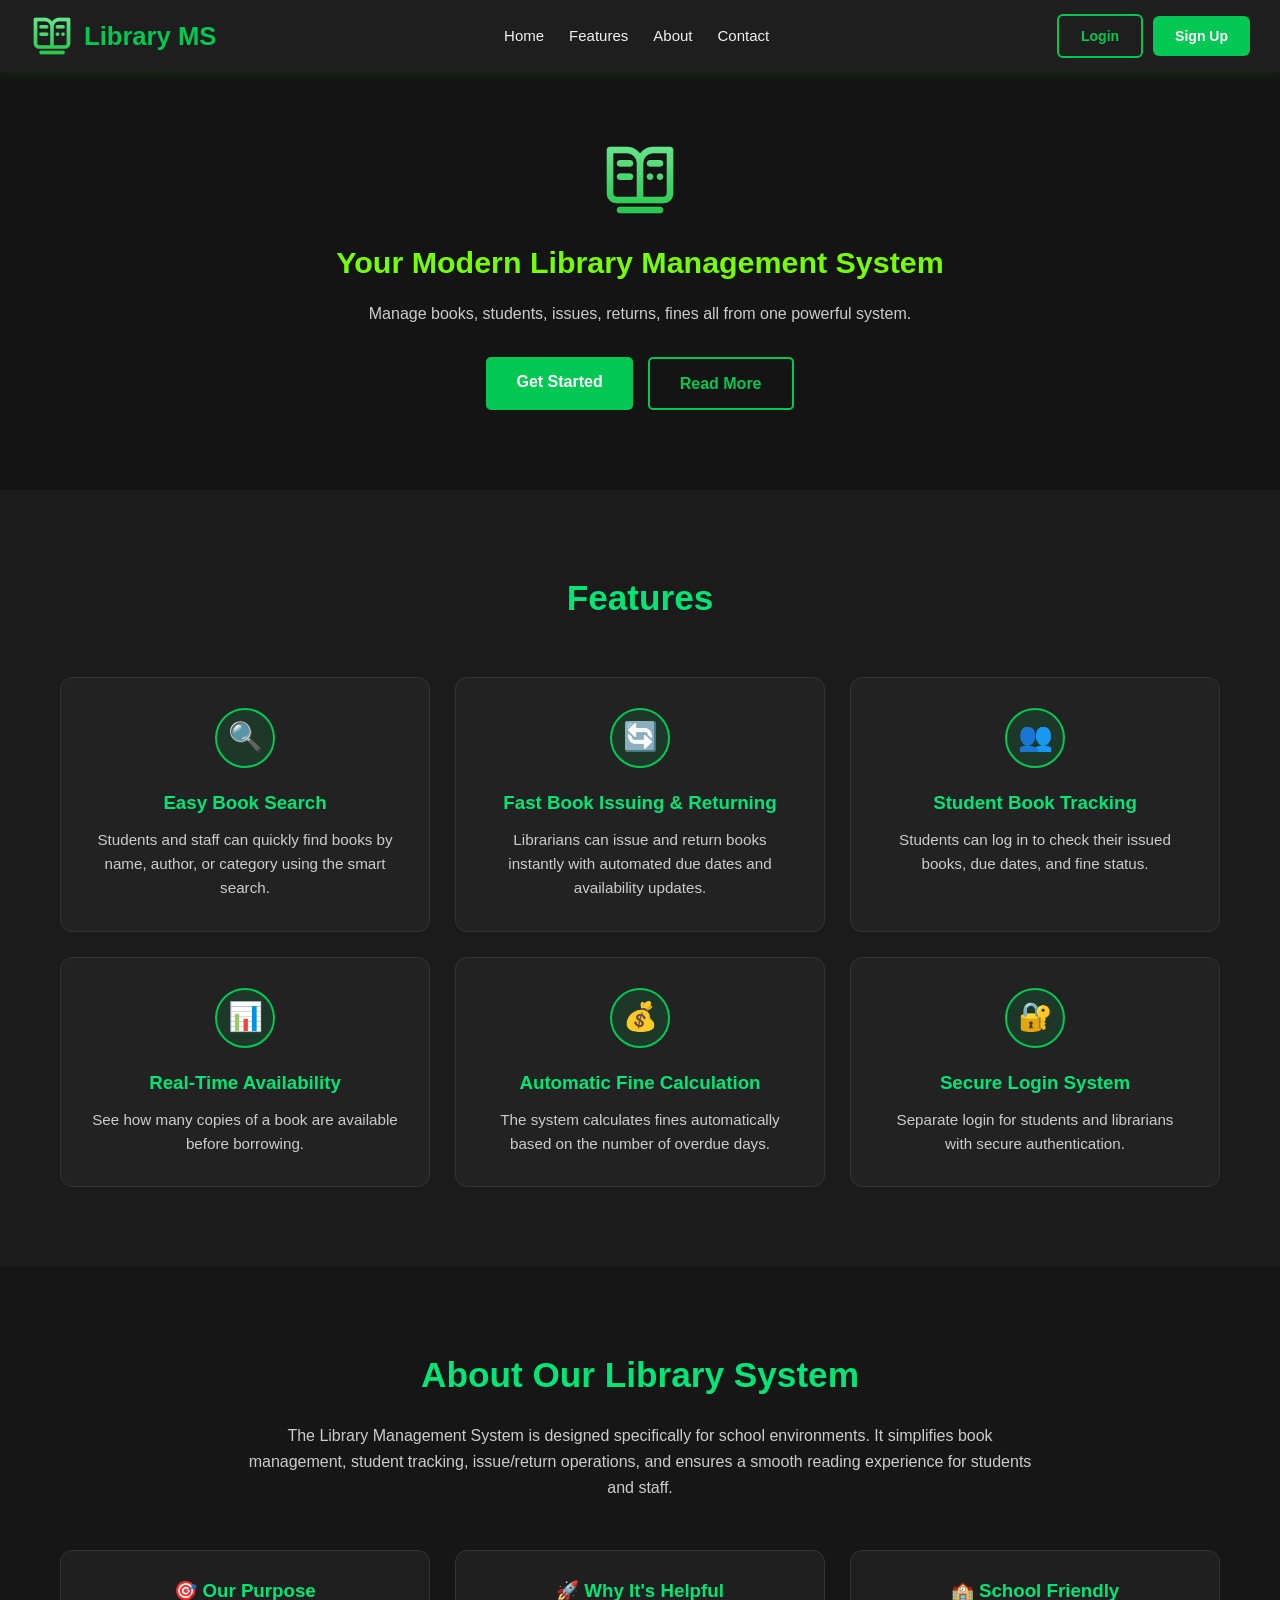
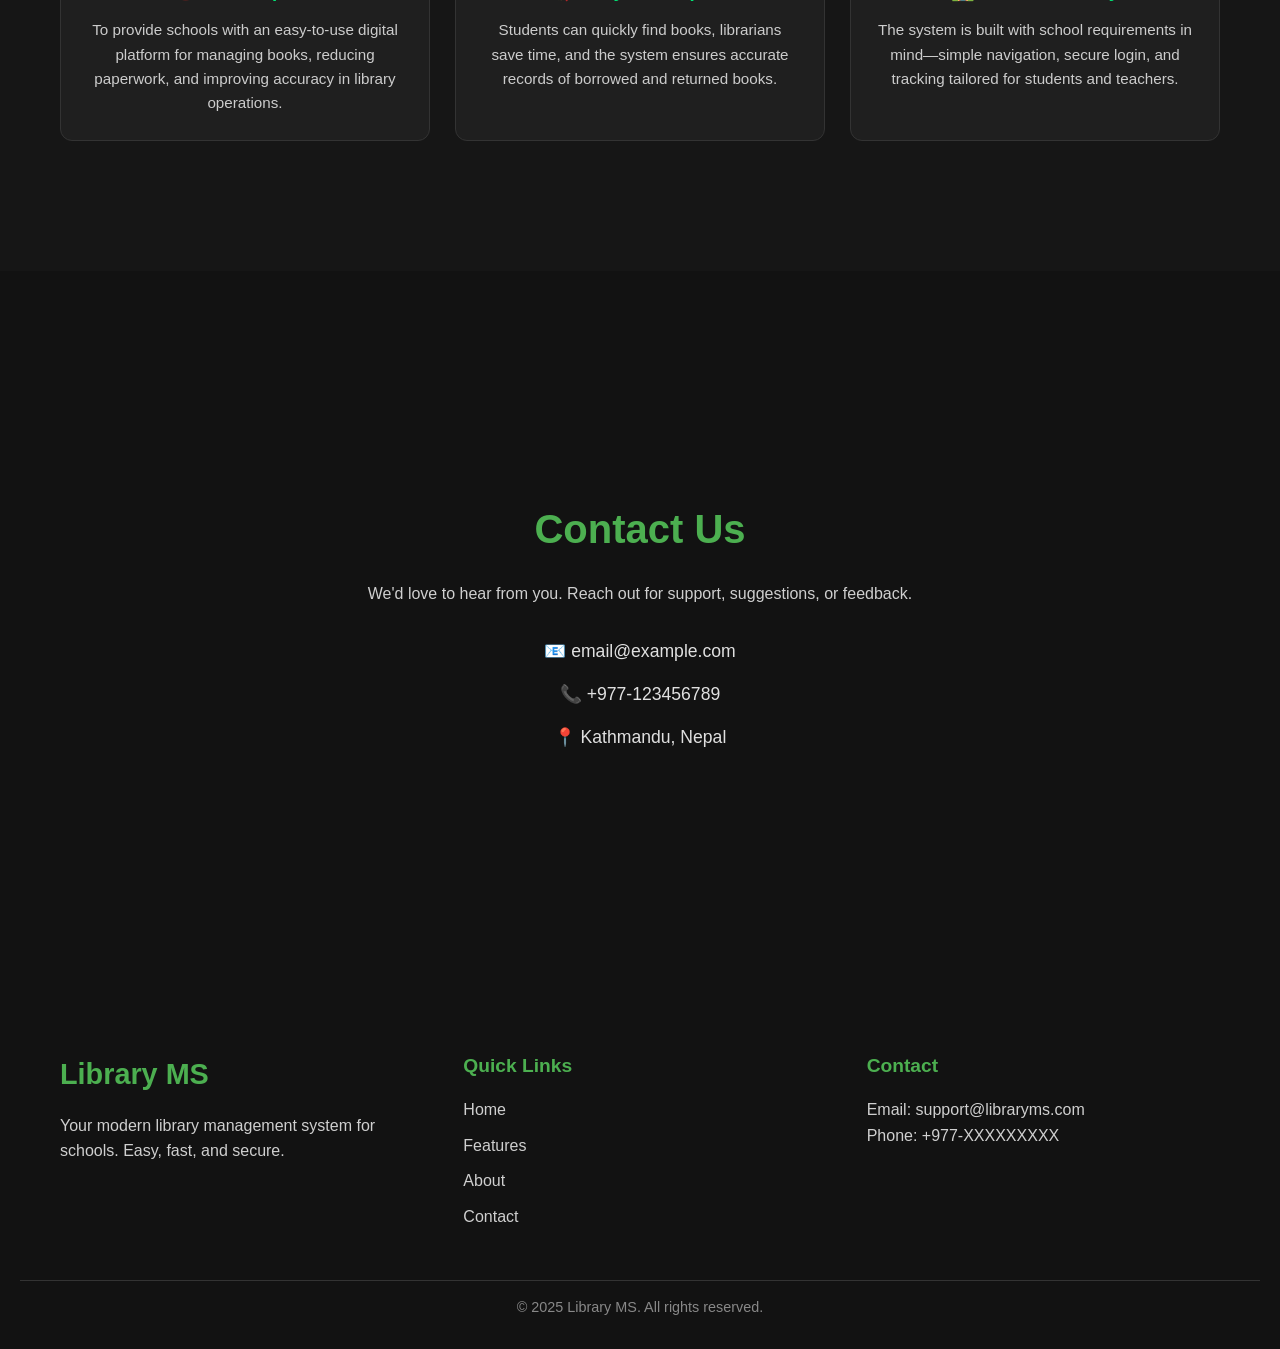
==== commit d785a5ce: "iii" ====
--- a/index.html
+++ b/index.html
@@ -1,27 +1,22 @@
 <!DOCTYPE html>
 <html lang="en">
-
 <head>
     <meta charset="UTF-8">
     <meta name="viewport" content="width=device-width, initial-scale=1.0">
     <title>Library MS - Dark Theme</title>
     <link rel="stylesheet" href="../css/index_style.css">
 </head>
-
 <body>
 
-    <!-- ===========================
-        HEADER
-    ============================ -->
+    <!-- HEADER -->
     <header>
         <div class="header-container">
 
-            <!-- Logo -->
             <div class="logo">
                 <img src="../images/logo.png" alt="logo"> Library MS
             </div>
 
-            <!-- Nav links + auth buttons (shown in dropdown on mobile) -->
+            <!-- Nav: links + auth buttons at the bottom (mobile only) -->
             <nav id="mainNav">
                 <ul>
                     <li><a href="#home">Home</a></li>
@@ -29,22 +24,21 @@
                     <li><a href="#about">About</a></li>
                     <li><a href="#contact">Contact</a></li>
                 </ul>
-
-                <!-- Auth buttons inside nav — only visible on mobile via CSS -->
+                <!-- Login/Signup shown at bottom of nav on mobile -->
                 <div class="nav-auth">
                     <a href="../php/login.php" class="btn-login">Login</a>
                     <a href="../html/signup.html" class="btn-signup">Sign Up</a>
                 </div>
             </nav>
 
-            <!-- Desktop auth buttons (hidden on mobile) -->
+            <!-- Desktop auth buttons (hidden on mobile via CSS) -->
             <div class="auth-buttons">
                 <a href="../php/login.php" class="btn-login">Login</a>
                 <a href="../html/signup.html" class="btn-signup">Sign Up</a>
             </div>
 
-            <!-- Hamburger toggle (shown on mobile only) -->
-            <button class="nav-toggle" id="navToggle" aria-label="Toggle navigation" aria-expanded="false">
+            <!-- Hamburger button (visible on mobile only) -->
+            <button class="nav-toggle" id="navToggle" aria-label="Toggle menu">
                 <span></span>
                 <span></span>
                 <span></span>
@@ -53,9 +47,7 @@
         </div>
     </header>
 
-    <!-- ===========================
-        HERO
-    ============================ -->
+    <!-- HERO -->
     <section id="home" class="hero">
         <div class="container">
             <img src="../images/logo.png" alt="logo">
@@ -68,57 +60,46 @@
         </div>
     </section>
 
-    <!-- ===========================
-        FEATURES
-    ============================ -->
+    <!-- FEATURES -->
     <section id="features" class="features">
         <div class="container">
             <h2>Features</h2>
             <div class="feature-grid">
-
                 <div class="feature-card">
                     <div class="feature-icon">🔍</div>
                     <h3>Easy Book Search</h3>
                     <p>Students and staff can quickly find books by name, author, or category using the smart search.</p>
                 </div>
-
                 <div class="feature-card">
                     <div class="feature-icon">🔄</div>
                     <h3>Fast Book Issuing & Returning</h3>
                     <p>Librarians can issue and return books instantly with automated due dates and availability updates.</p>
                 </div>
-
                 <div class="feature-card">
                     <div class="feature-icon">👥</div>
                     <h3>Student Book Tracking</h3>
                     <p>Students can log in to check their issued books, due dates, and fine status.</p>
                 </div>
-
                 <div class="feature-card">
                     <div class="feature-icon">📊</div>
                     <h3>Real-Time Availability</h3>
                     <p>See how many copies of a book are available before borrowing.</p>
                 </div>
-
                 <div class="feature-card">
                     <div class="feature-icon">💰</div>
                     <h3>Automatic Fine Calculation</h3>
                     <p>The system calculates fines automatically based on the number of overdue days.</p>
                 </div>
-
                 <div class="feature-card">
                     <div class="feature-icon">🔐</div>
                     <h3>Secure Login System</h3>
-                    <p>Separate login for students and librarians with secure authentication to protect library data.</p>
-                </div>
-
-            </div>
-        </div>
-    </section>
-
-    <!-- ===========================
-        ABOUT
-    ============================ -->
+                    <p>Separate login for students and librarians with secure authentication.</p>
+                </div>
+            </div>
+        </div>
+    </section>
+
+    <!-- ABOUT -->
     <section id="about" class="about">
         <div class="container">
             <h2>About Our Library System</h2>
@@ -127,7 +108,6 @@
                 It simplifies book management, student tracking, issue/return operations, and
                 ensures a smooth reading experience for students and staff.
             </p>
-
             <div class="about-grid">
                 <div class="about-card">
                     <h3>🎯 Our Purpose</h3>
@@ -141,21 +121,19 @@
                 </div>
                 <div class="about-card">
                     <h3>🏫 School Friendly</h3>
-                    <p>The system is built with school requirements in mind—simple navigation, secure login,
-                        and tracking tailored for students and teachers.</p>
-                </div>
-            </div>
-        </div>
-    </section>
-
-    <!-- ===========================
-        CONTACT
-    ============================ -->
+                    <p>The system is built with school requirements in mind—simple navigation,
+                        secure login, and tracking tailored for students and teachers.</p>
+                </div>
+            </div>
+        </div>
+    </section>
+
+    <!-- CONTACT -->
     <section id="contact" class="contact">
         <div class="container-contact">
             <div class="contact-info">
                 <h2>Contact Us</h2>
-                <p>We'd love to hear from you. Reach out for support, suggestions, or feedback about our Library MS.</p>
+                <p>We'd love to hear from you. Reach out for support, suggestions, or feedback.</p>
                 <ul>
                     <li>📧 email@example.com</li>
                     <li>📞 +977-123456789</li>
@@ -165,17 +143,13 @@
         </div>
     </section>
 
-    <!-- ===========================
-        FOOTER
-    ============================ -->
+    <!-- FOOTER -->
     <footer class="footer">
         <div class="container footer-container">
-
             <div class="footer-column">
                 <div class="footer-logo">Library MS</div>
                 <p>Your modern library management system for schools. Easy, fast, and secure.</p>
             </div>
-
             <div class="footer-column">
                 <h4>Quick Links</h4>
                 <ul>
@@ -185,51 +159,52 @@
                     <li><a href="#contact">Contact</a></li>
                 </ul>
             </div>
-
             <div class="footer-column">
                 <h4>Contact</h4>
                 <p>Email: support@libraryms.com</p>
                 <p>Phone: +977-XXXXXXXXX</p>
             </div>
-
-        </div>
-
+        </div>
         <div class="footer-bottom">
             &copy; 2025 Library MS. All rights reserved.
         </div>
     </footer>
 
+    <!-- NAV TOGGLE SCRIPT — must come BEFORE mobile_menu.js -->
     <script>
-        // Hamburger toggle for index page nav
-        const toggle = document.getElementById('navToggle');
-        const nav = document.getElementById('mainNav');
-
-        toggle.addEventListener('click', function () {
-            const isOpen = nav.classList.toggle('active');
-            toggle.classList.toggle('open', isOpen);
-            toggle.setAttribute('aria-expanded', isOpen);
-        });
-
-        // Close nav when a link is clicked
-        nav.querySelectorAll('a').forEach(link => {
-            link.addEventListener('click', () => {
-                nav.classList.remove('active');
-                toggle.classList.remove('open');
-                toggle.setAttribute('aria-expanded', false);
+        (function () {
+            var btn = document.getElementById('navToggle');
+            var nav = document.getElementById('mainNav');
+
+            if (!btn || !nav) return;
+
+            btn.addEventListener('click', function (e) {
+                e.stopPropagation();
+                var open = nav.classList.toggle('active');
+                btn.classList.toggle('open', open);
+                btn.setAttribute('aria-expanded', open);
             });
-        });
-
-        // Close nav when clicking outside
-        document.addEventListener('click', function (e) {
-            if (!document.querySelector('header').contains(e.target)) {
-                nav.classList.remove('active');
-                toggle.classList.remove('open');
-                toggle.setAttribute('aria-expanded', false);
-            }
-        });
+
+            // Close on any nav link click
+            nav.querySelectorAll('a').forEach(function (a) {
+                a.addEventListener('click', function () {
+                    nav.classList.remove('active');
+                    btn.classList.remove('open');
+                    btn.setAttribute('aria-expanded', 'false');
+                });
+            });
+
+            // Close on outside click
+            document.addEventListener('click', function (e) {
+                if (!document.querySelector('header').contains(e.target)) {
+                    nav.classList.remove('active');
+                    btn.classList.remove('open');
+                    btn.setAttribute('aria-expanded', 'false');
+                }
+            });
+        })();
     </script>
 
     <script src="../js/mobile_menu.js"></script>
 </body>
-
 </html>
--- a/css/index_style.css
+++ b/css/index_style.css
@@ -35,21 +35,14 @@
     transition: 0.3s;
     border: none;
 }
-
-.btn:hover {
-    background-color: #009624;
-}
+.btn:hover { background-color: #009624; }
 
 .btn-outline {
     background-color: transparent;
     border: 2px solid #00c853;
     color: #00c853;
 }
-
-.btn-outline:hover {
-    background-color: #00c853;
-    color: white;
-}
+.btn-outline:hover { background-color: #00c853; color: white; }
 
 /* ===========================
    Header
@@ -60,60 +53,49 @@
     width: 100%;
     top: 0;
     z-index: 1000;
-    box-shadow: 0 2px 10px rgba(0, 255, 0, 0.1);
+    box-shadow: 0 2px 10px rgba(0,255,0,0.1);
 }
 
 .header-container {
     display: flex;
+    align-items: center;
     justify-content: space-between;
-    align-items: center;
-    padding: 15px 30px;
-    gap: 15px;
-}
-
-header .logo {
+    padding: 14px 30px;
+    gap: 20px;
+}
+
+.logo {
     font-size: 1.6rem;
     font-weight: bold;
     color: #00c853;
     display: flex;
     align-items: center;
-    gap: 12px;
+    gap: 10px;
     flex-shrink: 0;
-    text-decoration: none;
-}
-
-header .logo img {
-    height: 44px;
-}
-
-/* ===========================
-   Nav — Desktop
+}
+.logo img { height: 44px; }
+
+/* ===========================
+   Desktop Nav
 ============================ */
 nav ul {
     display: flex;
     list-style: none;
     align-items: center;
-}
-
-nav ul li {
-    margin-left: 28px;
-}
-
+    gap: 5px;
+}
 nav ul li a {
     color: #f1f1f1;
     text-decoration: none;
     font-size: 15px;
-    transition: 0.3s;
-}
-
-nav ul li a:hover {
-    color: #00c853;
-}
-
-/* Nav auth row — hidden on desktop */
-.nav-auth {
-    display: none;
-}
+    padding: 6px 10px;
+    border-radius: 5px;
+    transition: color 0.2s;
+}
+nav ul li a:hover { color: #00c853; }
+
+/* Nav-auth — Login/Signup inside the dropdown. Hidden on desktop */
+.nav-auth { display: none; }
 
 /* ===========================
    Desktop Auth Buttons
@@ -133,14 +115,10 @@
     text-decoration: none;
     font-weight: 600;
     font-size: 14px;
-    transition: 0.3s;
+    transition: 0.2s;
     white-space: nowrap;
 }
-
-.btn-login:hover {
-    background-color: #00c853;
-    color: #fff;
-}
+.btn-login:hover { background-color: #00c853; color: #fff; }
 
 .btn-signup {
     padding: 9px 22px;
@@ -150,442 +128,212 @@
     font-weight: 600;
     font-size: 14px;
     text-decoration: none;
-    transition: 0.3s;
+    transition: 0.2s;
     white-space: nowrap;
 }
-
-.btn-signup:hover {
-    background-color: #009624;
-}
-
-/* Hamburger — hidden on desktop */
+.btn-signup:hover { background-color: #009624; }
+
+/* ===========================
+   Hamburger — hidden on desktop
+============================ */
 .nav-toggle {
     display: none;
+    flex-direction: column;
+    justify-content: center;
+    align-items: center;
+    gap: 5px;
+    width: 40px;
+    height: 38px;
     background: transparent;
     border: 2px solid #00c853;
-    color: #00c853;
     border-radius: 6px;
-    width: 40px;
-    height: 38px;
     cursor: pointer;
-    flex-direction: column;
-    align-items: center;
-    justify-content: center;
-    gap: 5px;
     flex-shrink: 0;
     transition: background 0.2s;
 }
-
+.nav-toggle:hover { background: rgba(0,200,83,0.1); }
 .nav-toggle span {
     display: block;
     width: 18px;
     height: 2px;
     background: #00c853;
     border-radius: 2px;
-    transition: 0.3s;
-}
-
-.nav-toggle:hover {
-    background: rgba(0, 200, 83, 0.12);
-}
-
-/* X state */
+    transition: transform 0.3s, opacity 0.3s;
+}
+/* Animate to X */
 .nav-toggle.open span:nth-child(1) { transform: translateY(7px) rotate(45deg); }
-.nav-toggle.open span:nth-child(2) { opacity: 0; }
+.nav-toggle.open span:nth-child(2) { opacity: 0; transform: scaleX(0); }
 .nav-toggle.open span:nth-child(3) { transform: translateY(-7px) rotate(-45deg); }
 
 /* ===========================
-   Hero Section
+   Hero
 ============================ */
 .hero {
     text-align: center;
-    padding-top: 140px;
-    padding-bottom: 80px;
+    padding: 140px 20px 80px;
     background-color: #141414;
 }
-
-.hero .container img {
-    height: 80px;
-    margin-bottom: 10px;
-}
-
-.hero h2 {
-    color: #76ff03;
-    font-size: 1.9rem;
-    margin-bottom: 15px;
-}
-
-.hero p {
-    max-width: 700px;
-    margin: 0 auto 30px;
-    color: #cccccc;
-}
-
-.hero-buttons {
-    display: flex;
-    gap: 15px;
-    justify-content: center;
-    flex-wrap: wrap;
-}
-
-/* ===========================
-   Features Section
-============================ */
-.features {
-    background-color: #1b1b1b;
-    padding: 80px 0;
-}
-
-.features h2 {
-    text-align: center;
-    margin-bottom: 50px;
-    font-size: 2.2rem;
-    color: #00e676;
-}
-
-.feature-grid {
-    display: grid;
-    grid-template-columns: repeat(auto-fit, minmax(280px, 1fr));
-    gap: 25px;
-}
-
+.hero .container img { height: 80px; margin-bottom: 10px; }
+.hero h2 { color: #76ff03; font-size: 1.9rem; margin-bottom: 15px; }
+.hero p { max-width: 700px; margin: 0 auto 30px; color: #ccc; }
+.hero-buttons { display: flex; gap: 15px; justify-content: center; flex-wrap: wrap; }
+
+/* ===========================
+   Features
+============================ */
+.features { background-color: #1b1b1b; padding: 80px 0; }
+.features h2 { text-align: center; margin-bottom: 50px; font-size: 2.2rem; color: #00e676; }
+.feature-grid { display: grid; grid-template-columns: repeat(auto-fit, minmax(280px, 1fr)); gap: 25px; }
 .feature-card {
     background-color: #222;
     padding: 30px;
     border-radius: 12px;
     text-align: center;
-    transition: 0.3s ease;
     border: 1px solid #333;
-}
-
-.feature-card:hover {
-    transform: translateY(-8px);
-    border-color: #00c853;
-    box-shadow: 0 4px 20px rgba(0, 255, 0, 0.1);
-}
-
+    transition: 0.3s;
+}
+.feature-card:hover { transform: translateY(-8px); border-color: #00c853; box-shadow: 0 4px 20px rgba(0,255,0,0.1); }
 .feature-icon {
-    width: 60px;
-    height: 60px;
+    width: 60px; height: 60px;
     margin: 0 auto 20px;
     border-radius: 50%;
-    background-color: #00c85322;
+    background: #00c85322;
     border: 2px solid #00c853;
+    display: flex; align-items: center; justify-content: center;
+    font-size: 28px; color: #00e676;
+}
+.feature-card h3 { color: #00e676; margin-bottom: 10px; }
+.feature-card p { color: #ccc; font-size: 0.95rem; }
+
+/* ===========================
+   About
+============================ */
+.about { background-color: #161616; padding: 80px 0; text-align: center; }
+.about h2 { color: #00e676; font-size: 2.2rem; margin-bottom: 20px; }
+.about-description { max-width: 800px; margin: 0 auto 50px; color: #ccc; }
+.about-grid { display: grid; grid-template-columns: repeat(auto-fit, minmax(260px, 1fr)); gap: 25px; margin-bottom: 50px; }
+.about-card { background: #1f1f1f; padding: 25px; border-radius: 12px; border: 1px solid #333; transition: 0.3s; }
+.about-card:hover { transform: translateY(-8px); border-color: #00c853; box-shadow: 0 4px 20px rgba(0,255,0,0.1); }
+.about-card h3 { color: #00e676; margin-bottom: 12px; }
+.about-card p { color: #ccc; font-size: 0.95rem; }
+
+/* ===========================
+   Contact
+============================ */
+.contact {
+    background: #121212;
+    padding: 80px 20px;
     display: flex;
     justify-content: center;
     align-items: center;
-    font-size: 28px;
-    color: #00e676;
-}
-
-.feature-card h3 {
-    margin-bottom: 10px;
-    color: #00e676;
-}
-
-.feature-card p {
-    color: #cccccc;
-    font-size: 0.95rem;
-}
-
-/* ===========================
-   About Section
-============================ */
-.about {
-    background-color: #161616;
-    padding: 80px 0;
-    text-align: center;
-}
-
-.about h2 {
-    color: #00e676;
-    font-size: 2.2rem;
-    margin-bottom: 20px;
-}
-
-.about-description {
-    max-width: 800px;
-    margin: 0 auto 50px;
-    color: #cccccc;
-    font-size: 1rem;
-}
-
-.about-grid {
-    display: grid;
-    grid-template-columns: repeat(auto-fit, minmax(260px, 1fr));
-    gap: 25px;
-    margin-bottom: 50px;
-}
-
-.about-card {
-    background-color: #1f1f1f;
-    padding: 25px;
-    border-radius: 12px;
-    border: 1px solid #333;
-    transition: 0.3s ease;
-}
-
-.about-card:hover {
-    transform: translateY(-8px);
-    border-color: #00c853;
-    box-shadow: 0 4px 20px rgba(0, 255, 0, 0.1);
-}
-
-.about-card h3 {
-    color: #00e676;
-    margin-bottom: 12px;
-}
-
-.about-card p {
-    color: #cccccc;
-    font-size: 0.95rem;
-}
-
-/* ===========================
-   Contact Section
-============================ */
-.contact {
-    background-color: #121212;
-    padding: 80px 20px;
-    display: flex;
-    justify-content: center;
-    align-items: center;
-    color: #e0e0e0;
-    width: 100%;
     min-height: 80vh;
-    box-sizing: border-box;
-}
-
-.contact-info {
-    flex: 1;
-    text-align: center;
-    max-width: 600px;
-}
-
-.contact-info h2 {
-    font-size: 2.5rem;
-    margin-bottom: 20px;
-    color: #4CAF50;
-}
-
-.contact-info p {
-    margin: 0 auto 30px;
-    line-height: 1.6;
-    color: #cfcfcf;
-}
-
-.contact-info ul {
-    list-style: none;
-    padding: 0;
-}
-
-.contact-info ul li {
-    margin-bottom: 15px;
-    font-size: 1.1rem;
-}
-
-/* ===========================
-   Footer Section
-============================ */
-.footer {
-    background-color: #121212;
-    color: #e0e0e0;
-    padding: 60px 20px 30px;
-}
-
-.footer .container {
-    display: flex;
-    flex-wrap: wrap;
-    gap: 50px;
-}
-
-.footer-column {
-    flex: 1 1 200px;
-}
-
-.footer-logo {
-    font-size: 1.8rem;
-    font-weight: bold;
-    color: #4CAF50;
-    margin-bottom: 15px;
-}
-
-.footer-column h4 {
-    font-size: 1.2rem;
-    color: #4CAF50;
-    margin-bottom: 15px;
-}
-
-.footer-column p,
-.footer-column ul {
-    color: #cfcfcf;
-    line-height: 1.6;
-}
-
-.footer-column ul {
-    list-style: none;
-    padding: 0;
-}
-
-.footer-column ul li {
-    margin-bottom: 10px;
-}
-
-.footer-column ul li a {
-    text-decoration: none;
-    color: #cfcfcf;
-    transition: color 0.3s;
-}
-
-.footer-column ul li a:hover {
-    color: #4CAF50;
-}
-
-.footer-bottom {
-    text-align: center;
-    margin-top: 40px;
-    border-top: 1px solid #333;
-    padding-top: 15px;
-    color: #888;
-    font-size: 0.9rem;
-}
-
-/* ===========================
-   RESPONSIVE — Tablet & Mobile
+}
+.contact-info { text-align: center; max-width: 600px; }
+.contact-info h2 { font-size: 2.5rem; margin-bottom: 20px; color: #4CAF50; }
+.contact-info p { margin-bottom: 30px; color: #cfcfcf; }
+.contact-info ul { list-style: none; padding: 0; }
+.contact-info ul li { margin-bottom: 15px; font-size: 1.1rem; }
+
+/* ===========================
+   Footer
+============================ */
+.footer { background: #121212; color: #e0e0e0; padding: 60px 20px 30px; }
+.footer .container { display: flex; flex-wrap: wrap; gap: 50px; }
+.footer-column { flex: 1 1 200px; }
+.footer-logo { font-size: 1.8rem; font-weight: bold; color: #4CAF50; margin-bottom: 15px; }
+.footer-column h4 { font-size: 1.2rem; color: #4CAF50; margin-bottom: 15px; }
+.footer-column p, .footer-column ul { color: #cfcfcf; line-height: 1.6; }
+.footer-column ul { list-style: none; padding: 0; }
+.footer-column ul li { margin-bottom: 10px; }
+.footer-column ul li a { text-decoration: none; color: #cfcfcf; transition: color 0.3s; }
+.footer-column ul li a:hover { color: #4CAF50; }
+.footer-bottom { text-align: center; margin-top: 40px; border-top: 1px solid #333; padding-top: 15px; color: #888; font-size: 0.9rem; }
+
+/* ===========================
+   MOBILE — max 768px
 ============================ */
 @media (max-width: 768px) {
 
-    /* Header row: logo | hamburger */
     .header-container {
-        flex-wrap: wrap;
         padding: 12px 16px;
-        gap: 0;
-    }
-
-    header .logo {
-        flex: 1;
-        font-size: 1.3rem;
-        gap: 8px;
-    }
-
-    header .logo img {
-        height: 36px;
-    }
+        flex-wrap: nowrap; /* single row: logo | hamburger */
+    }
+
+    .logo { font-size: 1.2rem; }
+    .logo img { height: 34px; }
 
     /* Show hamburger */
-    .nav-toggle {
-        display: flex;
-    }
-
-    /* Hide desktop auth */
-    .auth-buttons {
-        display: none !important;
-    }
-
-    /* Nav expands below header row */
+    .nav-toggle { display: flex; }
+
+    /* Hide the desktop auth buttons entirely */
+    .auth-buttons { display: none !important; }
+
+    /* Nav: collapsed by default */
     nav {
-        width: 100%;
+        position: absolute;
+        top: 100%;   /* sits just below header */
+        left: 0;
+        right: 0;
+        background: #1a1a1a;
+        border-top: 2px solid #00c853;
         max-height: 0;
         overflow: hidden;
         transition: max-height 0.35s ease;
-        background: #1a1a1a;
-        border-top: 1px solid transparent;
-    }
-
-    nav.active {
-        max-height: 500px;
-        border-top-color: #2a2a2a;
-    }
+        z-index: 999;
+    }
+
+    /* When JS adds .active, expand */
+    nav.active { max-height: 480px; }
 
     nav ul {
         flex-direction: column;
-        padding: 6px 0;
-    }
-
+        gap: 0;
+        padding: 8px 0;
+    }
     nav ul li {
-        margin-left: 0;
-        border-bottom: 1px solid rgba(255,255,255,0.06);
-    }
-
-    nav ul li:last-child {
-        border-bottom: none;
-    }
-
+        border-bottom: 1px solid rgba(255,255,255,0.07);
+    }
+    nav ul li:last-child { border-bottom: none; }
     nav ul li a {
         display: block;
         padding: 13px 20px;
         font-size: 15px;
-    }
-
-    /* Auth buttons at the bottom of the nav dropdown */
+        border-radius: 0;
+        color: #e0e0e0;
+    }
+    nav ul li a:hover { background: rgba(0,200,83,0.08); color: #00c853; }
+
+    /* Auth buttons at bottom of dropdown */
     .nav-auth {
-        display: flex;
+        display: flex !important;
         gap: 10px;
-        padding: 14px 16px 10px;
-        border-top: 1px solid #2a2a2a;
-    }
-
+        padding: 14px 16px 16px;
+        border-top: 1px solid rgba(255,255,255,0.07);
+    }
     .nav-auth .btn-login,
     .nav-auth .btn-signup {
         flex: 1;
         text-align: center;
-        padding: 11px 16px;
+        padding: 11px 10px;
         font-size: 14px;
         border-radius: 7px;
     }
 
     /* Hero */
-    .hero {
-        padding-top: 110px;
-        padding-bottom: 60px;
-    }
-
-    .hero h2 {
-        font-size: 1.4rem;
-    }
-
-    .feature-grid,
-    .about-grid {
-        grid-template-columns: 1fr;
-    }
-
-    .contact {
-        flex-direction: column;
-    }
-
-    .footer .container {
-        flex-direction: column;
-        gap: 30px;
-    }
+    .hero { padding-top: 100px; padding-bottom: 50px; }
+    .hero h2 { font-size: 1.4rem; }
+
+    /* Grid → single column */
+    .feature-grid, .about-grid { grid-template-columns: 1fr; }
+
+    .contact { flex-direction: column; }
+    .footer .container { flex-direction: column; gap: 30px; }
 }
 
 @media (max-width: 480px) {
-    .header-container {
-        padding: 10px 14px;
-    }
-
-    header .logo {
-        font-size: 1.1rem;
-    }
-
-    header .logo img {
-        height: 30px;
-    }
-
-    .hero {
-        padding-top: 100px;
-        padding-bottom: 40px;
-    }
-
-    .hero .container img {
-        height: 60px;
-    }
-
-    .hero h2 {
-        font-size: 1.2rem;
-    }
-
-    .hero p {
-        font-size: 0.9rem;
-    }
+    .logo { font-size: 1rem; }
+    .logo img { height: 28px; }
+    .hero { padding-top: 90px; }
+    .hero .container img { height: 56px; }
+    .hero h2 { font-size: 1.15rem; }
 }
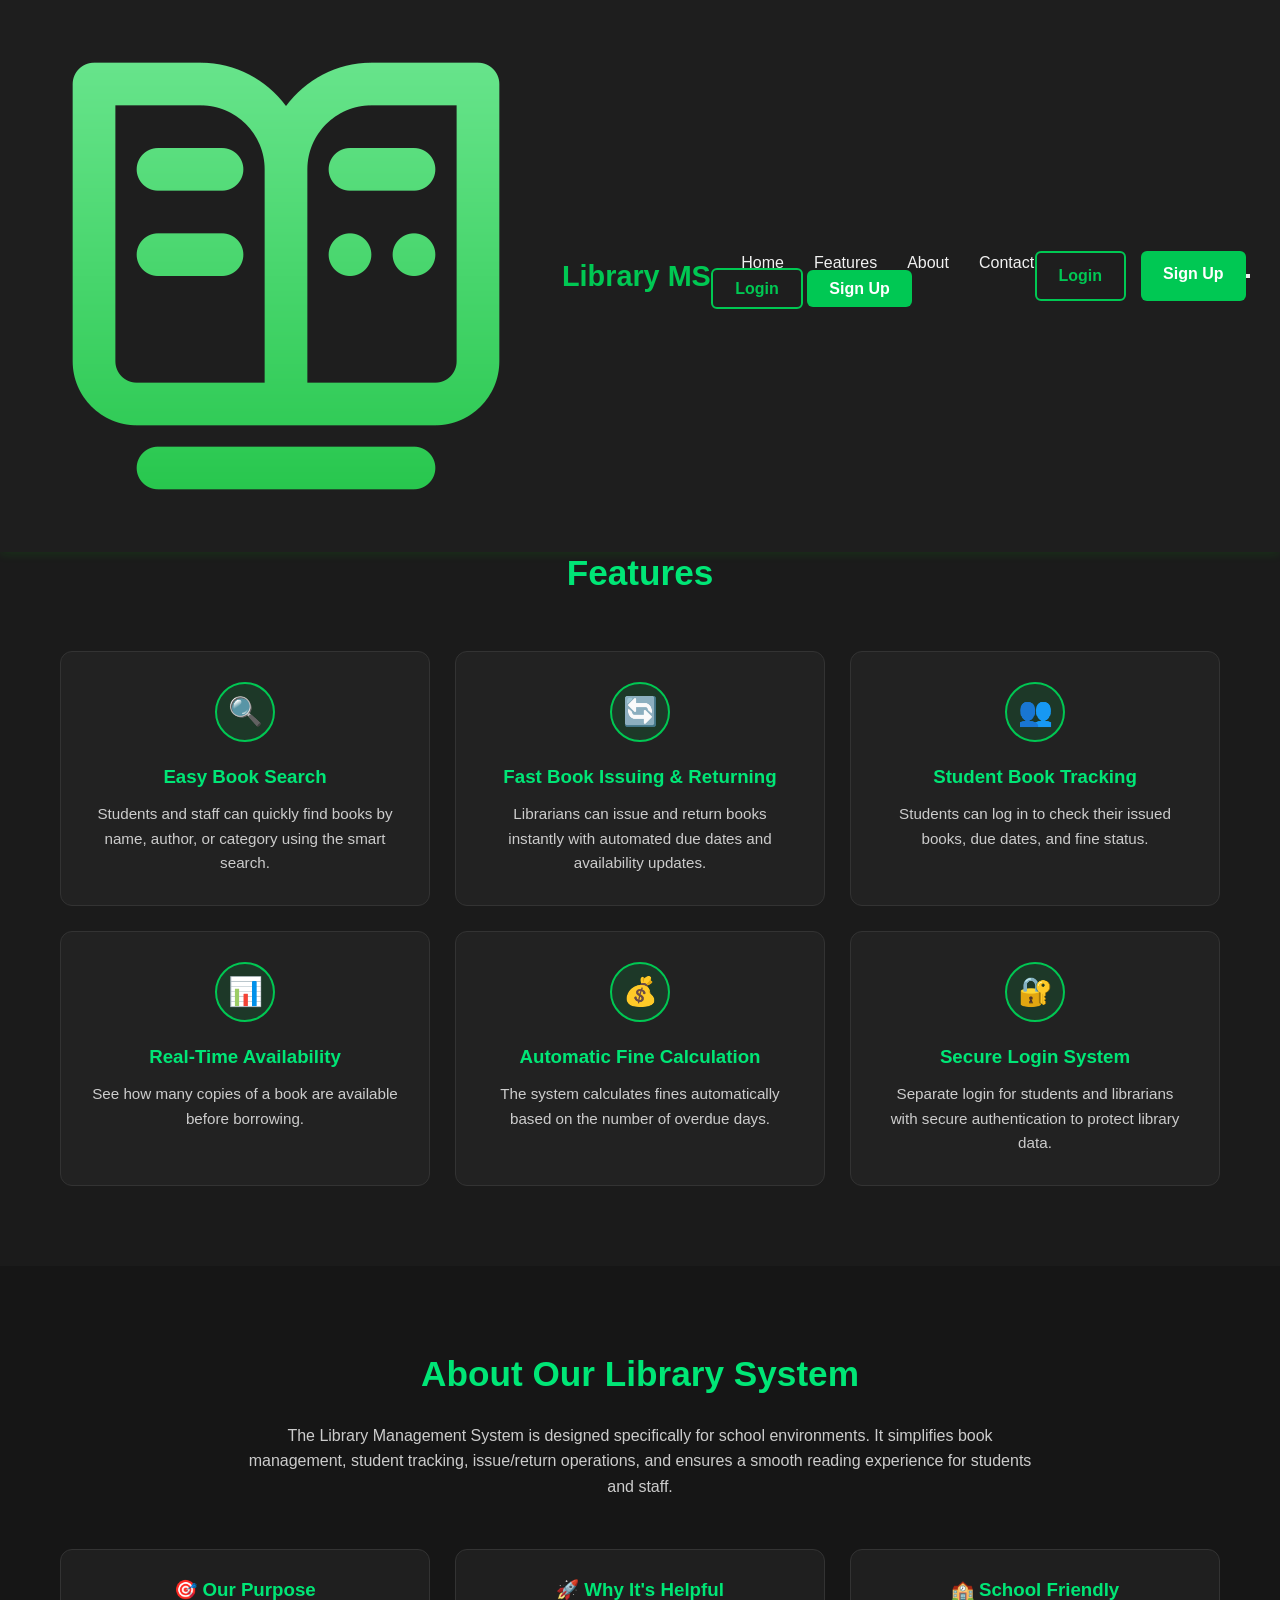
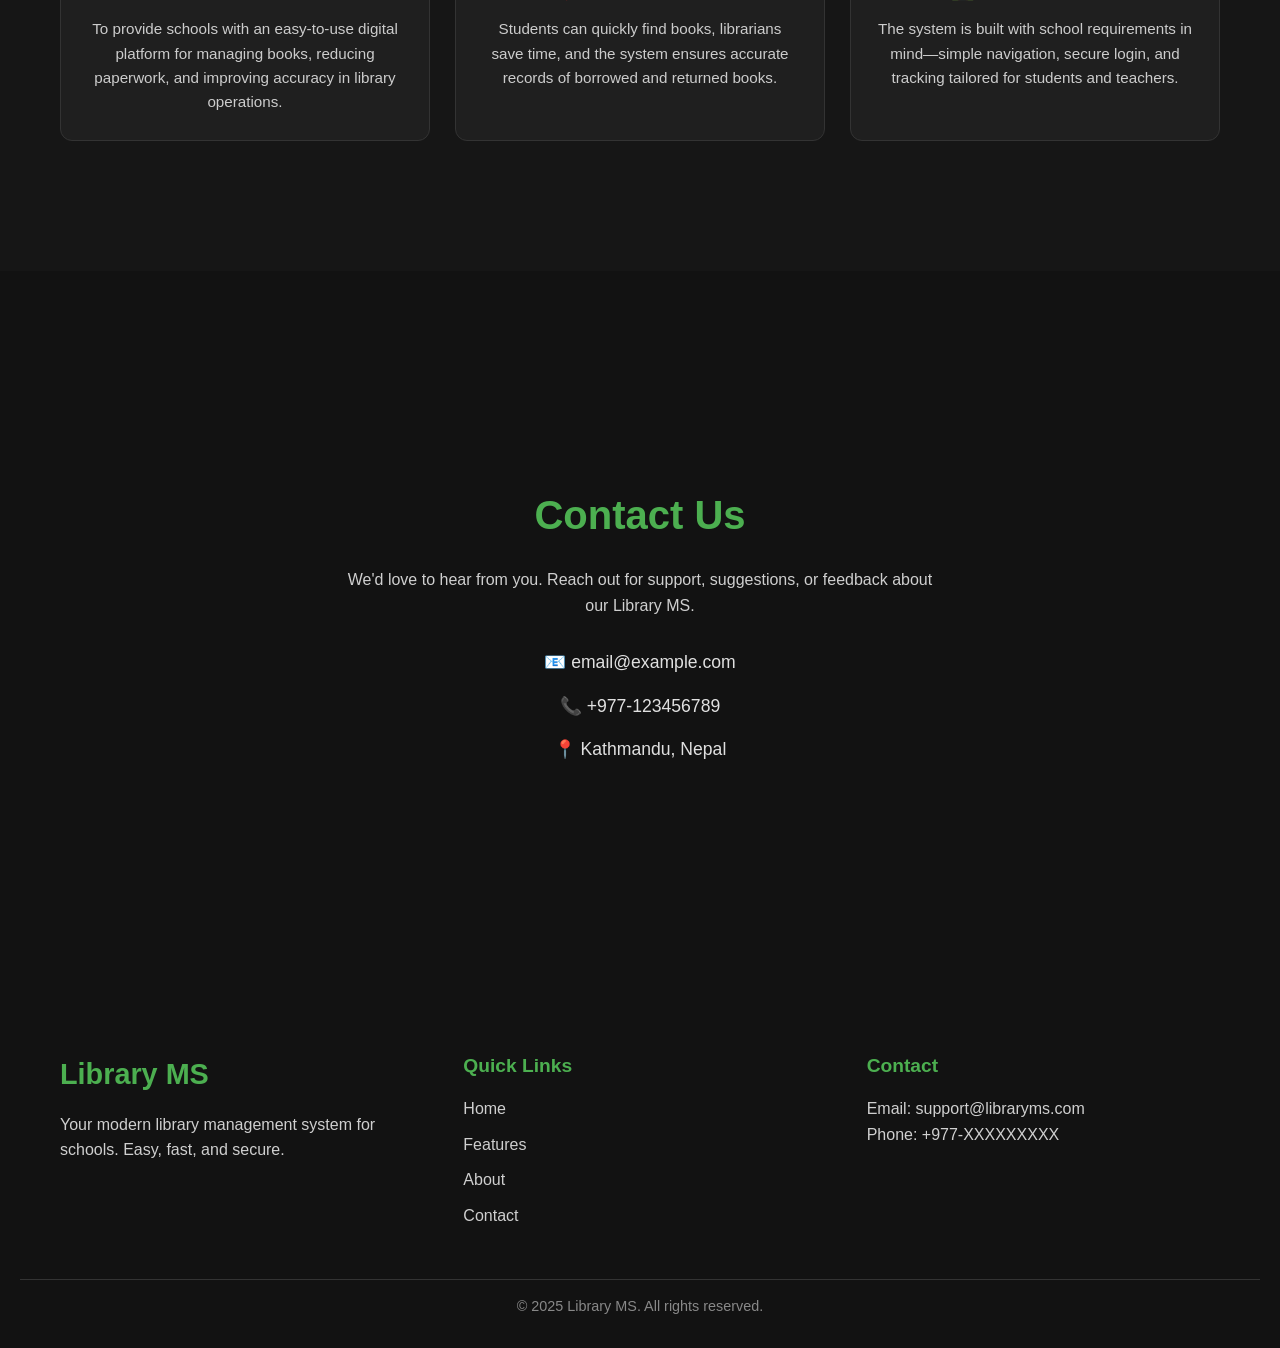
==== commit 27fc3b1c: "uu" ====
--- a/index.html
+++ b/index.html
@@ -1,22 +1,27 @@
 <!DOCTYPE html>
 <html lang="en">
+
 <head>
     <meta charset="UTF-8">
     <meta name="viewport" content="width=device-width, initial-scale=1.0">
     <title>Library MS - Dark Theme</title>
     <link rel="stylesheet" href="../css/index_style.css">
 </head>
+
 <body>
 
-    <!-- HEADER -->
+    <!-- ===========================
+        HEADER
+    ============================ -->
     <header>
         <div class="header-container">
 
+            <!-- Logo -->
             <div class="logo">
                 <img src="../images/logo.png" alt="logo"> Library MS
             </div>
 
-            <!-- Nav: links + auth buttons at the bottom (mobile only) -->
+            <!-- Nav links + auth buttons (shown in dropdown on mobile) -->
             <nav id="mainNav">
                 <ul>
                     <li><a href="#home">Home</a></li>
@@ -24,21 +29,22 @@
                     <li><a href="#about">About</a></li>
                     <li><a href="#contact">Contact</a></li>
                 </ul>
-                <!-- Login/Signup shown at bottom of nav on mobile -->
+
+                <!-- Auth buttons inside nav — only visible on mobile via CSS -->
                 <div class="nav-auth">
                     <a href="../php/login.php" class="btn-login">Login</a>
                     <a href="../html/signup.html" class="btn-signup">Sign Up</a>
                 </div>
             </nav>
 
-            <!-- Desktop auth buttons (hidden on mobile via CSS) -->
+            <!-- Desktop auth buttons (hidden on mobile) -->
             <div class="auth-buttons">
                 <a href="../php/login.php" class="btn-login">Login</a>
                 <a href="../html/signup.html" class="btn-signup">Sign Up</a>
             </div>
 
-            <!-- Hamburger button (visible on mobile only) -->
-            <button class="nav-toggle" id="navToggle" aria-label="Toggle menu">
+            <!-- Hamburger toggle (shown on mobile only) -->
+            <button class="nav-toggle" id="navToggle" aria-label="Toggle navigation" aria-expanded="false">
                 <span></span>
                 <span></span>
                 <span></span>
@@ -47,7 +53,9 @@
         </div>
     </header>
 
-    <!-- HERO -->
+    <!-- ===========================
+        HERO
+    ============================ -->
     <section id="home" class="hero">
         <div class="container">
             <img src="../images/logo.png" alt="logo">
@@ -60,46 +68,57 @@
         </div>
     </section>
 
-    <!-- FEATURES -->
+    <!-- ===========================
+        FEATURES
+    ============================ -->
     <section id="features" class="features">
         <div class="container">
             <h2>Features</h2>
             <div class="feature-grid">
+
                 <div class="feature-card">
                     <div class="feature-icon">🔍</div>
                     <h3>Easy Book Search</h3>
                     <p>Students and staff can quickly find books by name, author, or category using the smart search.</p>
                 </div>
+
                 <div class="feature-card">
                     <div class="feature-icon">🔄</div>
                     <h3>Fast Book Issuing & Returning</h3>
                     <p>Librarians can issue and return books instantly with automated due dates and availability updates.</p>
                 </div>
+
                 <div class="feature-card">
                     <div class="feature-icon">👥</div>
                     <h3>Student Book Tracking</h3>
                     <p>Students can log in to check their issued books, due dates, and fine status.</p>
                 </div>
+
                 <div class="feature-card">
                     <div class="feature-icon">📊</div>
                     <h3>Real-Time Availability</h3>
                     <p>See how many copies of a book are available before borrowing.</p>
                 </div>
+
                 <div class="feature-card">
                     <div class="feature-icon">💰</div>
                     <h3>Automatic Fine Calculation</h3>
                     <p>The system calculates fines automatically based on the number of overdue days.</p>
                 </div>
+
                 <div class="feature-card">
                     <div class="feature-icon">🔐</div>
                     <h3>Secure Login System</h3>
-                    <p>Separate login for students and librarians with secure authentication.</p>
-                </div>
-            </div>
-        </div>
-    </section>
-
-    <!-- ABOUT -->
+                    <p>Separate login for students and librarians with secure authentication to protect library data.</p>
+                </div>
+
+            </div>
+        </div>
+    </section>
+
+    <!-- ===========================
+        ABOUT
+    ============================ -->
     <section id="about" class="about">
         <div class="container">
             <h2>About Our Library System</h2>
@@ -108,6 +127,7 @@
                 It simplifies book management, student tracking, issue/return operations, and
                 ensures a smooth reading experience for students and staff.
             </p>
+
             <div class="about-grid">
                 <div class="about-card">
                     <h3>🎯 Our Purpose</h3>
@@ -121,19 +141,21 @@
                 </div>
                 <div class="about-card">
                     <h3>🏫 School Friendly</h3>
-                    <p>The system is built with school requirements in mind—simple navigation,
-                        secure login, and tracking tailored for students and teachers.</p>
-                </div>
-            </div>
-        </div>
-    </section>
-
-    <!-- CONTACT -->
+                    <p>The system is built with school requirements in mind—simple navigation, secure login,
+                        and tracking tailored for students and teachers.</p>
+                </div>
+            </div>
+        </div>
+    </section>
+
+    <!-- ===========================
+        CONTACT
+    ============================ -->
     <section id="contact" class="contact">
         <div class="container-contact">
             <div class="contact-info">
                 <h2>Contact Us</h2>
-                <p>We'd love to hear from you. Reach out for support, suggestions, or feedback.</p>
+                <p>We'd love to hear from you. Reach out for support, suggestions, or feedback about our Library MS.</p>
                 <ul>
                     <li>📧 email@example.com</li>
                     <li>📞 +977-123456789</li>
@@ -143,13 +165,17 @@
         </div>
     </section>
 
-    <!-- FOOTER -->
+    <!-- ===========================
+        FOOTER
+    ============================ -->
     <footer class="footer">
         <div class="container footer-container">
+
             <div class="footer-column">
                 <div class="footer-logo">Library MS</div>
                 <p>Your modern library management system for schools. Easy, fast, and secure.</p>
             </div>
+
             <div class="footer-column">
                 <h4>Quick Links</h4>
                 <ul>
@@ -159,52 +185,51 @@
                     <li><a href="#contact">Contact</a></li>
                 </ul>
             </div>
+
             <div class="footer-column">
                 <h4>Contact</h4>
                 <p>Email: support@libraryms.com</p>
                 <p>Phone: +977-XXXXXXXXX</p>
             </div>
-        </div>
+
+        </div>
+
         <div class="footer-bottom">
             &copy; 2025 Library MS. All rights reserved.
         </div>
     </footer>
 
-    <!-- NAV TOGGLE SCRIPT — must come BEFORE mobile_menu.js -->
     <script>
-        (function () {
-            var btn = document.getElementById('navToggle');
-            var nav = document.getElementById('mainNav');
-
-            if (!btn || !nav) return;
-
-            btn.addEventListener('click', function (e) {
-                e.stopPropagation();
-                var open = nav.classList.toggle('active');
-                btn.classList.toggle('open', open);
-                btn.setAttribute('aria-expanded', open);
+        // Hamburger toggle for index page nav
+        const toggle = document.getElementById('navToggle');
+        const nav = document.getElementById('mainNav');
+
+        toggle.addEventListener('click', function () {
+            const isOpen = nav.classList.toggle('active');
+            toggle.classList.toggle('open', isOpen);
+            toggle.setAttribute('aria-expanded', isOpen);
+        });
+
+        // Close nav when a link is clicked
+        nav.querySelectorAll('a').forEach(link => {
+            link.addEventListener('click', () => {
+                nav.classList.remove('active');
+                toggle.classList.remove('open');
+                toggle.setAttribute('aria-expanded', false);
             });
-
-            // Close on any nav link click
-            nav.querySelectorAll('a').forEach(function (a) {
-                a.addEventListener('click', function () {
-                    nav.classList.remove('active');
-                    btn.classList.remove('open');
-                    btn.setAttribute('aria-expanded', 'false');
-                });
-            });
-
-            // Close on outside click
-            document.addEventListener('click', function (e) {
-                if (!document.querySelector('header').contains(e.target)) {
-                    nav.classList.remove('active');
-                    btn.classList.remove('open');
-                    btn.setAttribute('aria-expanded', 'false');
-                }
-            });
-        })();
+        });
+
+        // Close nav when clicking outside
+        document.addEventListener('click', function (e) {
+            if (!document.querySelector('header').contains(e.target)) {
+                nav.classList.remove('active');
+                toggle.classList.remove('open');
+                toggle.setAttribute('aria-expanded', false);
+            }
+        });
     </script>
 
     <script src="../js/mobile_menu.js"></script>
 </body>
+
 </html>
--- a/css/index_style.css
+++ b/css/index_style.css
@@ -35,305 +35,624 @@
     transition: 0.3s;
     border: none;
 }
-.btn:hover { background-color: #009624; }
+
+.btn:hover {
+    background-color: #009624;
+}
 
 .btn-outline {
     background-color: transparent;
     border: 2px solid #00c853;
     color: #00c853;
 }
-.btn-outline:hover { background-color: #00c853; color: white; }
+
+.btn-outline:hover {
+    background-color: #00c853;
+    color: white;
+}
 
 /* ===========================
    Header
 ============================ */
 header {
     background-color: #1e1e1e;
+    padding: 20px 30px;
     position: fixed;
     width: 100%;
     top: 0;
     z-index: 1000;
-    box-shadow: 0 2px 10px rgba(0,255,0,0.1);
+    box-shadow: 0 2px 10px rgba(0, 255, 0, 0.1);
 }
 
 .header-container {
     display: flex;
+    justify-content: space-between;
     align-items: center;
-    justify-content: space-between;
-    padding: 14px 30px;
-    gap: 20px;
-}
-
-.logo {
-    font-size: 1.6rem;
+}
+
+header .logo {
+    font-size: 1.8rem;
     font-weight: bold;
     color: #00c853;
     display: flex;
     align-items: center;
-    gap: 10px;
-    flex-shrink: 0;
-}
-.logo img { height: 44px; }
-
-/* ===========================
-   Desktop Nav
-============================ */
+    gap: 20px;
+}
+
 nav ul {
     display: flex;
     list-style: none;
-    align-items: center;
-    gap: 5px;
-}
+}
+
+nav ul li {
+    margin-left: 30px;
+}
+
 nav ul li a {
     color: #f1f1f1;
     text-decoration: none;
-    font-size: 15px;
-    padding: 6px 10px;
-    border-radius: 5px;
-    transition: color 0.2s;
-}
-nav ul li a:hover { color: #00c853; }
-
-/* Nav-auth — Login/Signup inside the dropdown. Hidden on desktop */
-.nav-auth { display: none; }
-
-/* ===========================
-   Desktop Auth Buttons
-============================ */
+    transition: 0.3s;
+}
+
+nav ul li a:hover {
+    color: #00c853;
+}
+
+/* Desktop auth buttons */
 .auth-buttons {
     display: flex;
-    gap: 10px;
-    align-items: center;
-    flex-shrink: 0;
+    gap: 15px;
 }
 
 .btn-login {
-    padding: 9px 22px;
+    padding: 10px 22px;
     border-radius: 6px;
     border: 2px solid #00c853;
     color: #00c853;
     text-decoration: none;
     font-weight: 600;
-    font-size: 14px;
-    transition: 0.2s;
-    white-space: nowrap;
-}
-.btn-login:hover { background-color: #00c853; color: #fff; }
+    transition: 0.3s;
+}
+
+.btn-login:hover {
+    background-color: #00c853;
+    color: white;
+}
 
 .btn-signup {
-    padding: 9px 22px;
+    padding: 10px 22px;
     border-radius: 6px;
     background-color: #00c853;
-    color: #fff;
+    color: white;
     font-weight: 600;
-    font-size: 14px;
     text-decoration: none;
-    transition: 0.2s;
-    white-space: nowrap;
-}
-.btn-signup:hover { background-color: #009624; }
-
-/* ===========================
-   Hamburger — hidden on desktop
-============================ */
-.nav-toggle {
+    transition: 0.3s;
+}
+
+.btn-signup:hover {
+    background-color: #009624;
+}
+
+/* Mobile auth buttons (hidden on desktop) */
+.nav-auth-buttons {
     display: none;
-    flex-direction: column;
-    justify-content: center;
-    align-items: center;
-    gap: 5px;
-    width: 40px;
-    height: 38px;
+}
+
+.btn-login-mobile,
+.btn-signup-mobile {
+    display: block;
+    padding: 10px 20px;
+    text-align: center;
+    border-radius: 6px;
+    font-weight: 600;
+    text-decoration: none;
+    transition: 0.3s;
+}
+
+.btn-login-mobile {
+    border: 2px solid #00c853;
+    color: #00c853;
     background: transparent;
-    border: 2px solid #00c853;
-    border-radius: 6px;
+}
+
+.btn-login-mobile:hover {
+    background-color: #00c853;
+    color: white;
+}
+
+.btn-signup-mobile {
+    background-color: #00c853;
+    color: white;
+}
+
+.btn-signup-mobile:hover {
+    background-color: #009624;
+}
+
+/* Mobile Menu Toggle */
+.menu-toggle {
+    display: none;
+    position: fixed;
+    top: 20px;
+    left: 20px;
+    z-index: 1001;
+    background: var(--green);
+    color: #000;
+    border: none;
+    padding: 10px 15px;
+    border-radius: 8px;
     cursor: pointer;
-    flex-shrink: 0;
-    transition: background 0.2s;
-}
-.nav-toggle:hover { background: rgba(0,200,83,0.1); }
-.nav-toggle span {
-    display: block;
-    width: 18px;
-    height: 2px;
-    background: #00c853;
-    border-radius: 2px;
-    transition: transform 0.3s, opacity 0.3s;
-}
-/* Animate to X */
-.nav-toggle.open span:nth-child(1) { transform: translateY(7px) rotate(45deg); }
-.nav-toggle.open span:nth-child(2) { opacity: 0; transform: scaleX(0); }
-.nav-toggle.open span:nth-child(3) { transform: translateY(-7px) rotate(-45deg); }
-
-/* ===========================
-   Hero
+    font-size: 20px;
+}
+
+/* ===========================
+   Hero Section
 ============================ */
 .hero {
     text-align: center;
-    padding: 140px 20px 80px;
+    padding-top: 150px;
+    padding-bottom: 80px;
     background-color: #141414;
 }
-.hero .container img { height: 80px; margin-bottom: 10px; }
-.hero h2 { color: #76ff03; font-size: 1.9rem; margin-bottom: 15px; }
-.hero p { max-width: 700px; margin: 0 auto 30px; color: #ccc; }
-.hero-buttons { display: flex; gap: 15px; justify-content: center; flex-wrap: wrap; }
-
-/* ===========================
-   Features
-============================ */
-.features { background-color: #1b1b1b; padding: 80px 0; }
-.features h2 { text-align: center; margin-bottom: 50px; font-size: 2.2rem; color: #00e676; }
-.feature-grid { display: grid; grid-template-columns: repeat(auto-fit, minmax(280px, 1fr)); gap: 25px; }
+
+.hero .container img {
+    height: 80px;
+}
+
+.hero h1 {
+    color: #00c853;
+}
+
+.hero h2 {
+    color: #76ff03;
+}
+
+.hero p {
+    max-width: 700px;
+    margin: auto;
+    color: #cccccc;
+    margin-bottom: 30px;
+}
+
+/* ===========================
+   Features Section
+============================ */
+.features {
+    background-color: #1b1b1b;
+    padding: 80px 0;
+}
+
+.features h2 {
+    text-align: center;
+    margin-bottom: 50px;
+    font-size: 2.2rem;
+    color: #00e676;
+}
+
+.feature-grid {
+    display: grid;
+    grid-template-columns: repeat(auto-fit, minmax(280px, 1fr));
+    gap: 25px;
+}
+
 .feature-card {
     background-color: #222;
     padding: 30px;
     border-radius: 12px;
     text-align: center;
+    transition: 0.3s ease;
     border: 1px solid #333;
-    transition: 0.3s;
-}
-.feature-card:hover { transform: translateY(-8px); border-color: #00c853; box-shadow: 0 4px 20px rgba(0,255,0,0.1); }
+}
+
+.feature-card:hover {
+    transform: translateY(-8px);
+    border-color: #00c853;
+    box-shadow: 0 4px 20px rgba(0, 255, 0, 0.1);
+}
+
 .feature-icon {
-    width: 60px; height: 60px;
-    margin: 0 auto 20px;
+    width: 60px;
+    height: 60px;
+    margin: auto;
+    margin-bottom: 20px;
     border-radius: 50%;
-    background: #00c85322;
+    background-color: #00c85322;
     border: 2px solid #00c853;
-    display: flex; align-items: center; justify-content: center;
-    font-size: 28px; color: #00e676;
-}
-.feature-card h3 { color: #00e676; margin-bottom: 10px; }
-.feature-card p { color: #ccc; font-size: 0.95rem; }
-
-/* ===========================
-   About
-============================ */
-.about { background-color: #161616; padding: 80px 0; text-align: center; }
-.about h2 { color: #00e676; font-size: 2.2rem; margin-bottom: 20px; }
-.about-description { max-width: 800px; margin: 0 auto 50px; color: #ccc; }
-.about-grid { display: grid; grid-template-columns: repeat(auto-fit, minmax(260px, 1fr)); gap: 25px; margin-bottom: 50px; }
-.about-card { background: #1f1f1f; padding: 25px; border-radius: 12px; border: 1px solid #333; transition: 0.3s; }
-.about-card:hover { transform: translateY(-8px); border-color: #00c853; box-shadow: 0 4px 20px rgba(0,255,0,0.1); }
-.about-card h3 { color: #00e676; margin-bottom: 12px; }
-.about-card p { color: #ccc; font-size: 0.95rem; }
-
-/* ===========================
-   Contact
+    display: flex;
+    justify-content: center;
+    align-items: center;
+    font-size: 28px;
+    color: #00e676;
+}
+
+.feature-card h3 {
+    margin-bottom: 10px;
+    color: #00e676;
+}
+
+.feature-card p {
+    color: #cccccc;
+    font-size: 0.95rem;
+}
+
+/* ===========================
+   About Section
+============================ */
+.about {
+    background-color: #161616;
+    padding: 80px 0;
+    text-align: center;
+}
+
+.about h2 {
+    color: #00e676;
+    font-size: 2.2rem;
+    margin-bottom: 20px;
+}
+
+.about-description {
+    max-width: 800px;
+    margin: 0 auto 50px;
+    color: #cccccc;
+    font-size: 1rem;
+}
+
+.about-grid {
+    display: grid;
+    grid-template-columns: repeat(auto-fit, minmax(260px, 1fr));
+    gap: 25px;
+    margin-bottom: 50px;
+}
+
+.about-card {
+    background-color: #1f1f1f;
+    padding: 25px;
+    border-radius: 12px;
+    border: 1px solid #333;
+    transition: 0.3s ease;
+}
+
+.about-card:hover {
+    transform: translateY(-8px);
+    border-color: #00c853;
+    box-shadow: 0 4px 20px rgba(0, 255, 0, 0.1);
+}
+
+.about-card h3 {
+    color: #00e676;
+    margin-bottom: 12px;
+}
+
+.about-card p {
+    color: #cccccc;
+    font-size: 0.95rem;
+}
+
+/* ===========================
+   Contact Section
 ============================ */
 .contact {
-    background: #121212;
+    background-color: #121212;
     padding: 80px 20px;
     display: flex;
     justify-content: center;
     align-items: center;
+    color: #e0e0e0;
+    width: 100%;
     min-height: 80vh;
-}
-.contact-info { text-align: center; max-width: 600px; }
-.contact-info h2 { font-size: 2.5rem; margin-bottom: 20px; color: #4CAF50; }
-.contact-info p { margin-bottom: 30px; color: #cfcfcf; }
-.contact-info ul { list-style: none; padding: 0; }
-.contact-info ul li { margin-bottom: 15px; font-size: 1.1rem; }
-
-/* ===========================
-   Footer
-============================ */
-.footer { background: #121212; color: #e0e0e0; padding: 60px 20px 30px; }
-.footer .container { display: flex; flex-wrap: wrap; gap: 50px; }
-.footer-column { flex: 1 1 200px; }
-.footer-logo { font-size: 1.8rem; font-weight: bold; color: #4CAF50; margin-bottom: 15px; }
-.footer-column h4 { font-size: 1.2rem; color: #4CAF50; margin-bottom: 15px; }
-.footer-column p, .footer-column ul { color: #cfcfcf; line-height: 1.6; }
-.footer-column ul { list-style: none; padding: 0; }
-.footer-column ul li { margin-bottom: 10px; }
-.footer-column ul li a { text-decoration: none; color: #cfcfcf; transition: color 0.3s; }
-.footer-column ul li a:hover { color: #4CAF50; }
-.footer-bottom { text-align: center; margin-top: 40px; border-top: 1px solid #333; padding-top: 15px; color: #888; font-size: 0.9rem; }
-
-/* ===========================
-   MOBILE — max 768px
-============================ */
+    box-sizing: border-box;
+}
+
+.contact-info {
+    flex: 1;
+    text-align: center;
+    max-width: 600px;
+}
+
+.contact-info h2 {
+    font-size: 2.5rem;
+    margin-bottom: 20px;
+    color: #4CAF50;
+}
+
+.contact-info p {
+    margin: 0 auto 30px;
+    line-height: 1.6;
+    color: #cfcfcf;
+    max-width: 100%;
+}
+
+.contact-info ul {
+    list-style: none;
+    padding: 0;
+}
+
+.contact-info ul li {
+    margin-bottom: 15px;
+    font-size: 1.1rem;
+    text-align: center;
+}
+
+
+/* ===========================
+   Footer Section
+============================ */
+.footer {
+    background-color: #121212;
+    color: #e0e0e0;
+    padding: 60px 20px 30px;
+}
+
+.footer .container {
+    display: flex;
+    flex-wrap: wrap;
+    gap: 50px;
+}
+
+.footer-column {
+    flex: 1 1 200px;
+}
+
+.footer-logo {
+    font-size: 1.8rem;
+    font-weight: bold;
+    color: #4CAF50;
+    margin-bottom: 15px;
+}
+
+.footer-column h4 {
+    font-size: 1.2rem;
+    color: #4CAF50;
+    margin-bottom: 15px;
+}
+
+.footer-column p,
+.footer-column ul {
+    color: #cfcfcf;
+    line-height: 1.6;
+}
+
+.footer-column ul {
+    list-style: none;
+    padding: 0;
+}
+
+.footer-column ul li {
+    margin-bottom: 10px;
+}
+
+.footer-column ul li a {
+    text-decoration: none;
+    color: #cfcfcf;
+    transition: color 0.3s;
+}
+
+.footer-column ul li a:hover {
+    color: #4CAF50;
+}
+
+.footer-bottom {
+    text-align: center;
+    margin-top: 40px;
+    border-top: 1px solid #333;
+    padding-top: 15px;
+    color: #888;
+    font-size: 0.9rem;
+}
+
+/* ===========================
+   RESPONSIVE DESIGN
+============================ */
+
+/* Tablet & Below (768px) */
 @media (max-width: 768px) {
-
+    /* Header */
     .header-container {
-        padding: 12px 16px;
-        flex-wrap: nowrap; /* single row: logo | hamburger */
-    }
-
-    .logo { font-size: 1.2rem; }
-    .logo img { height: 34px; }
-
-    /* Show hamburger */
-    .nav-toggle { display: flex; }
-
-    /* Hide the desktop auth buttons entirely */
-    .auth-buttons { display: none !important; }
-
-    /* Nav: collapsed by default */
+        flex-wrap: wrap;
+    }
+
+    header .logo {
+        font-size: 1.4rem;
+    }
+
     nav {
-        position: absolute;
-        top: 100%;   /* sits just below header */
-        left: 0;
-        right: 0;
-        background: #1a1a1a;
-        border-top: 2px solid #00c853;
-        max-height: 0;
-        overflow: hidden;
-        transition: max-height 0.35s ease;
-        z-index: 999;
-    }
-
-    /* When JS adds .active, expand */
-    nav.active { max-height: 480px; }
+        display: none;
+        width: 100%;
+        margin-top: 20px;
+    }
+
+    nav.active {
+        display: block;
+    }
 
     nav ul {
         flex-direction: column;
         gap: 0;
-        padding: 8px 0;
-    }
+    }
+
     nav ul li {
-        border-bottom: 1px solid rgba(255,255,255,0.07);
-    }
-    nav ul li:last-child { border-bottom: none; }
+        margin-left: 0;
+        width: 100%;
+        border-bottom: 1px solid rgba(255, 255, 255, 0.1);
+    }
+
     nav ul li a {
         display: block;
-        padding: 13px 20px;
-        font-size: 15px;
-        border-radius: 0;
-        color: #e0e0e0;
-    }
-    nav ul li a:hover { background: rgba(0,200,83,0.08); color: #00c853; }
-
-    /* Auth buttons at bottom of dropdown */
-    .nav-auth {
-        display: flex !important;
+        padding: 15px;
+    }
+
+    /* Hide desktop auth buttons */
+    .auth-buttons-desktop {
+        display: none !important;
+    }
+
+    /* Show mobile auth buttons in nav */
+    .nav-auth-buttons {
+        display: block !important;
+    }
+
+    .menu-toggle {
+        display: flex;
+    }
+
+    /* Hero */
+    .hero {
+        padding-top: 120px;
+        padding-bottom: 60px;
+    }
+
+    .hero h1 {
+        font-size: 1.8rem;
+    }
+
+    .hero h2 {
+        font-size: 1.4rem;
+    }
+
+    /* Features */
+    .features h2 {
+        font-size: 1.8rem;
+    }
+
+    .feature-grid {
+        grid-template-columns: 1fr;
+    }
+
+    /* About */
+    .about h2 {
+        font-size: 1.8rem;
+    }
+
+    .about-grid {
+        grid-template-columns: 1fr;
+    }
+
+    /* Contact */
+    .contact {
+        flex-direction: column;
+        gap: 30px;
+    }
+
+    .contact-info p {
+        width: 100%;
+    }
+
+    .contact-info h2 {
+        font-size: 2rem;
+    }
+
+    /* Footer */
+    .footer .container {
+        flex-direction: column;
+        gap: 30px;
+    }
+}
+
+/* Mobile (480px) */
+@media (max-width: 480px) {
+    /* Global */
+    .container {
+        padding: 0 15px;
+    }
+
+    /* Header */
+    header {
+        padding: 15px 20px;
+    }
+
+    header .logo {
+        font-size: 1.2rem;
         gap: 10px;
-        padding: 14px 16px 16px;
-        border-top: 1px solid rgba(255,255,255,0.07);
-    }
-    .nav-auth .btn-login,
-    .nav-auth .btn-signup {
-        flex: 1;
-        text-align: center;
-        padding: 11px 10px;
-        font-size: 14px;
-        border-radius: 7px;
+    }
+
+    header .logo img {
+        height: 40px;
+    }
+
+    .btn-login-mobile,
+    .btn-signup-mobile {
+        padding: 12px 20px;
+        font-size: 0.95rem;
     }
 
     /* Hero */
-    .hero { padding-top: 100px; padding-bottom: 50px; }
-    .hero h2 { font-size: 1.4rem; }
-
-    /* Grid → single column */
-    .feature-grid, .about-grid { grid-template-columns: 1fr; }
-
-    .contact { flex-direction: column; }
-    .footer .container { flex-direction: column; gap: 30px; }
-}
-
-@media (max-width: 480px) {
-    .logo { font-size: 1rem; }
-    .logo img { height: 28px; }
-    .hero { padding-top: 90px; }
-    .hero .container img { height: 56px; }
-    .hero h2 { font-size: 1.15rem; }
+    .hero {
+        padding-top: 100px;
+        padding-bottom: 40px;
+    }
+
+    .hero .container img {
+        height: 60px;
+    }
+
+    .hero h1 {
+        font-size: 1.5rem;
+    }
+
+    .hero h2 {
+        font-size: 1.2rem;
+    }
+
+    .hero p {
+        font-size: 0.9rem;
+    }
+
+    .btn {
+        padding: 10px 20px;
+        font-size: 0.9rem;
+    }
+
+    /* Features */
+    .features {
+        padding: 60px 0;
+    }
+
+    .features h2 {
+        font-size: 1.6rem;
+    }
+
+    .feature-card {
+        padding: 20px;
+    }
+
+    .feature-icon {
+        width: 50px;
+        height: 50px;
+        font-size: 24px;
+    }
+
+    /* About */
+    .about {
+        padding: 60px 0;
+    }
+
+    .about h2 {
+        font-size: 1.6rem;
+    }
+
+    .about-card {
+        padding: 20px;
+    }
+
+    /* Contact */
+    .contact {
+        padding: 60px 15px;
+    }
+
+    .contact-info h2 {
+        font-size: 1.8rem;
+    }
+
+    /* Footer */
+    .footer {
+        padding: 40px 20px 20px;
+    }
+
+    .footer-logo {
+        font-size: 1.5rem;
+    }
+
+    .footer-column h4 {
+        font-size: 1.1rem;
+    }
 }
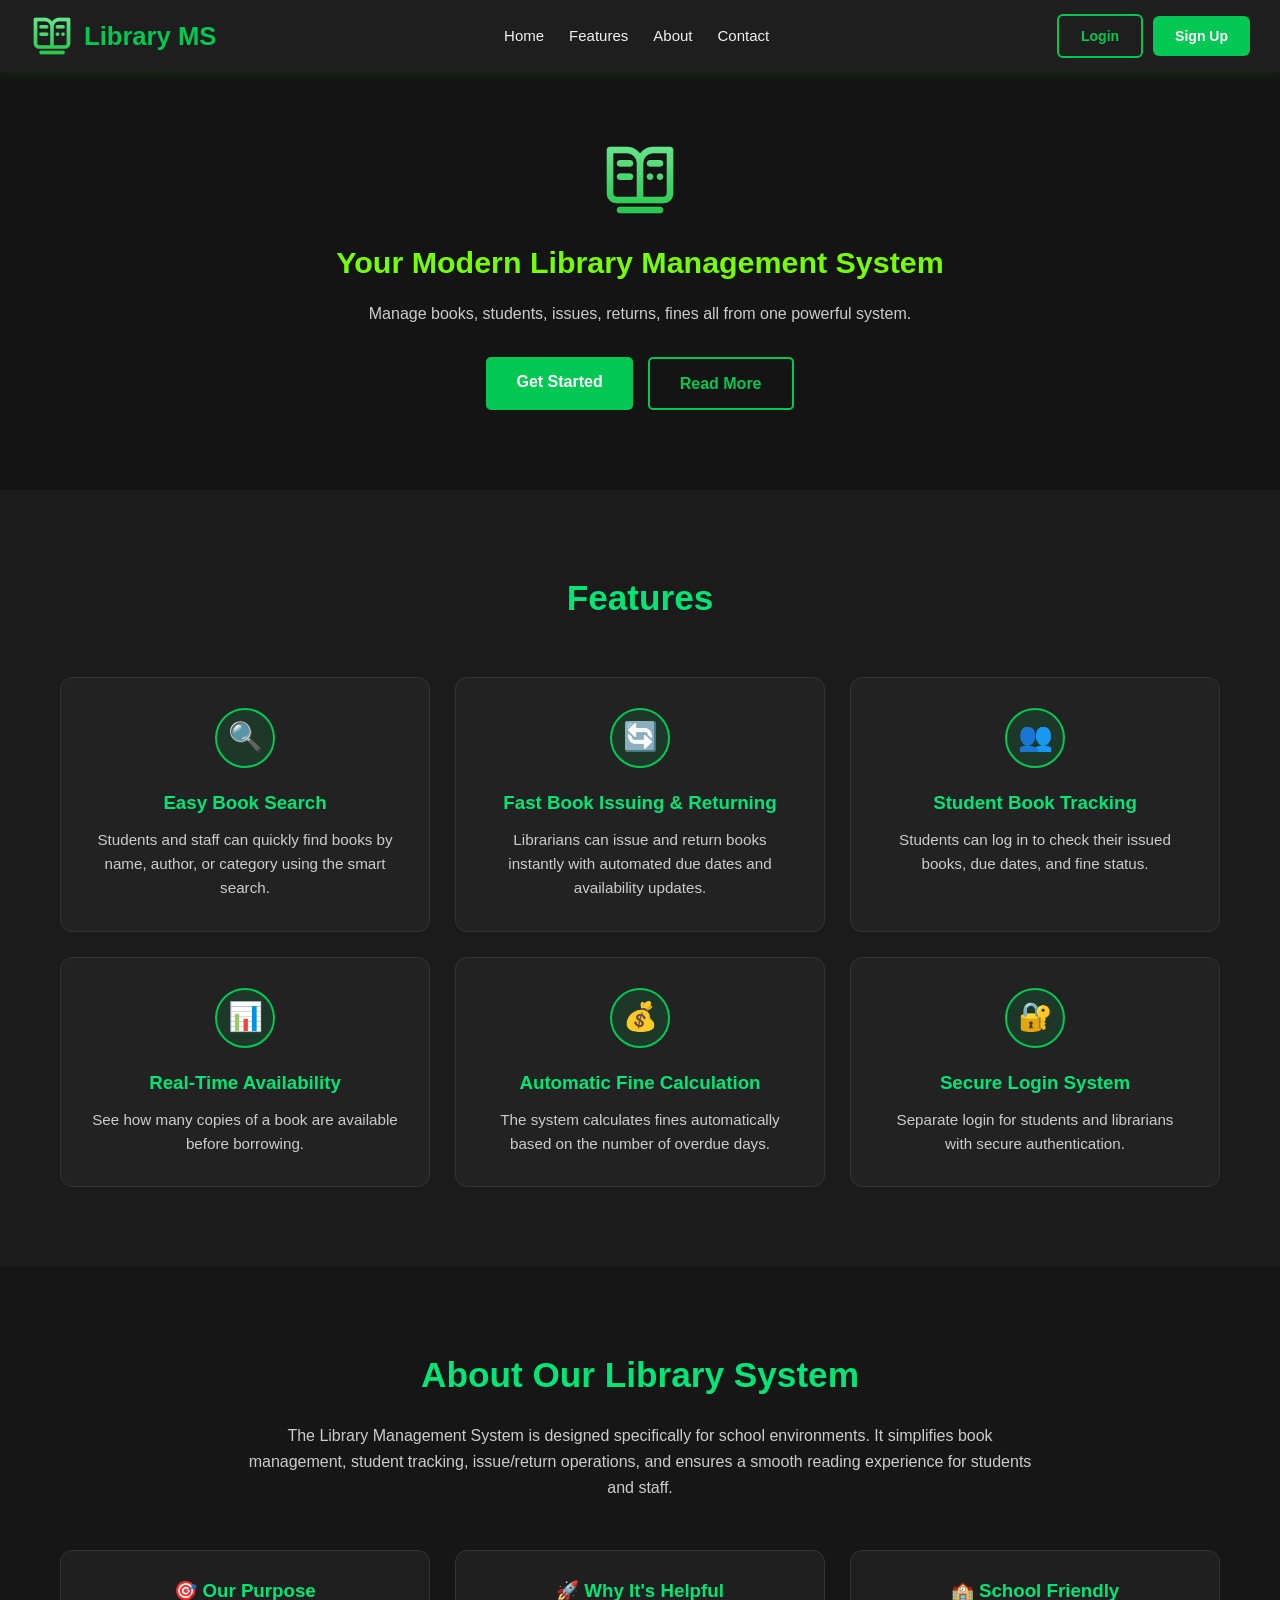
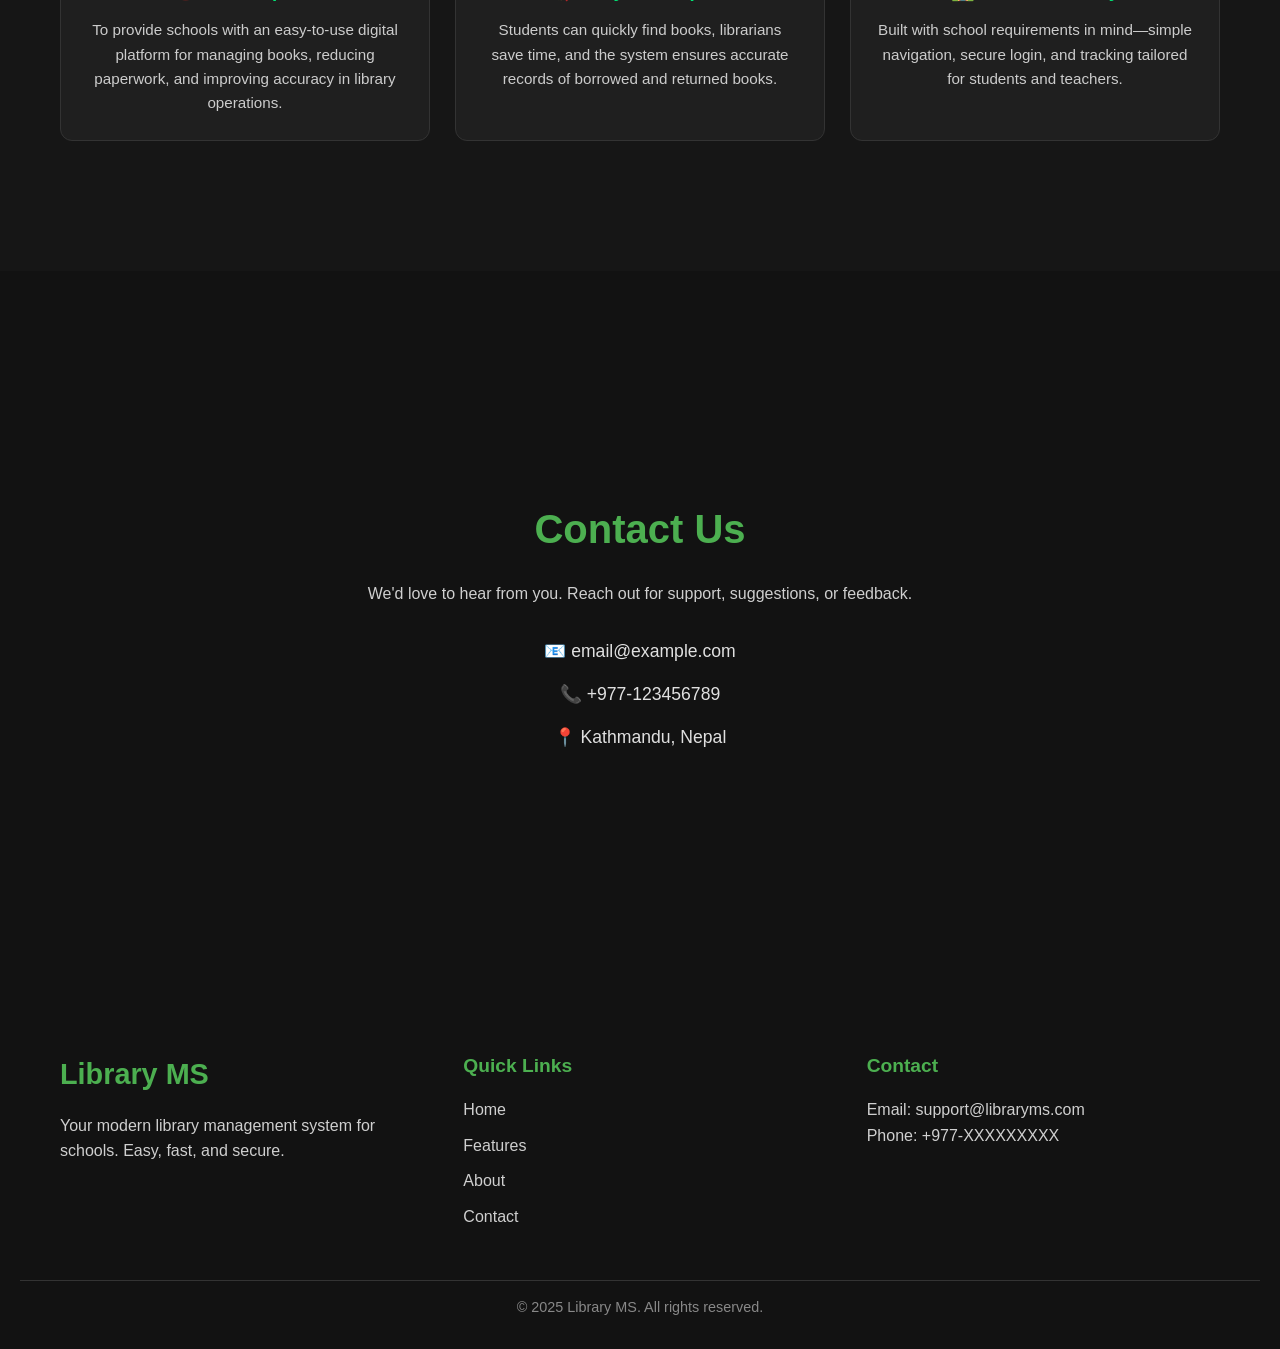
==== commit e50c72cc: "last" ====
--- a/index.html
+++ b/index.html
@@ -1,27 +1,29 @@
 <!DOCTYPE html>
 <html lang="en">
-
 <head>
     <meta charset="UTF-8">
     <meta name="viewport" content="width=device-width, initial-scale=1.0">
     <title>Library MS - Dark Theme</title>
     <link rel="stylesheet" href="../css/index_style.css">
 </head>
-
 <body>
 
-    <!-- ===========================
-        HEADER
-    ============================ -->
+    <!-- HEADER -->
     <header>
         <div class="header-container">
 
-            <!-- Logo -->
             <div class="logo">
                 <img src="../images/logo.png" alt="logo"> Library MS
             </div>
 
-            <!-- Nav links + auth buttons (shown in dropdown on mobile) -->
+            <!-- Hamburger — mobile only -->
+            <button class="nav-toggle" id="navToggle" aria-label="Toggle menu">
+                <span></span>
+                <span></span>
+                <span></span>
+            </button>
+
+            <!-- Nav dropdown -->
             <nav id="mainNav">
                 <ul>
                     <li><a href="#home">Home</a></li>
@@ -29,33 +31,23 @@
                     <li><a href="#about">About</a></li>
                     <li><a href="#contact">Contact</a></li>
                 </ul>
-
-                <!-- Auth buttons inside nav — only visible on mobile via CSS -->
+                <!-- Auth inside nav for mobile -->
                 <div class="nav-auth">
                     <a href="../php/login.php" class="btn-login">Login</a>
                     <a href="../html/signup.html" class="btn-signup">Sign Up</a>
                 </div>
             </nav>
 
-            <!-- Desktop auth buttons (hidden on mobile) -->
+            <!-- Desktop only auth -->
             <div class="auth-buttons">
                 <a href="../php/login.php" class="btn-login">Login</a>
                 <a href="../html/signup.html" class="btn-signup">Sign Up</a>
             </div>
 
-            <!-- Hamburger toggle (shown on mobile only) -->
-            <button class="nav-toggle" id="navToggle" aria-label="Toggle navigation" aria-expanded="false">
-                <span></span>
-                <span></span>
-                <span></span>
-            </button>
-
         </div>
     </header>
 
-    <!-- ===========================
-        HERO
-    ============================ -->
+    <!-- HERO -->
     <section id="home" class="hero">
         <div class="container">
             <img src="../images/logo.png" alt="logo">
@@ -68,57 +60,46 @@
         </div>
     </section>
 
-    <!-- ===========================
-        FEATURES
-    ============================ -->
+    <!-- FEATURES -->
     <section id="features" class="features">
         <div class="container">
             <h2>Features</h2>
             <div class="feature-grid">
-
                 <div class="feature-card">
                     <div class="feature-icon">🔍</div>
                     <h3>Easy Book Search</h3>
                     <p>Students and staff can quickly find books by name, author, or category using the smart search.</p>
                 </div>
-
                 <div class="feature-card">
                     <div class="feature-icon">🔄</div>
                     <h3>Fast Book Issuing & Returning</h3>
                     <p>Librarians can issue and return books instantly with automated due dates and availability updates.</p>
                 </div>
-
                 <div class="feature-card">
                     <div class="feature-icon">👥</div>
                     <h3>Student Book Tracking</h3>
                     <p>Students can log in to check their issued books, due dates, and fine status.</p>
                 </div>
-
                 <div class="feature-card">
                     <div class="feature-icon">📊</div>
                     <h3>Real-Time Availability</h3>
                     <p>See how many copies of a book are available before borrowing.</p>
                 </div>
-
                 <div class="feature-card">
                     <div class="feature-icon">💰</div>
                     <h3>Automatic Fine Calculation</h3>
                     <p>The system calculates fines automatically based on the number of overdue days.</p>
                 </div>
-
                 <div class="feature-card">
                     <div class="feature-icon">🔐</div>
                     <h3>Secure Login System</h3>
-                    <p>Separate login for students and librarians with secure authentication to protect library data.</p>
-                </div>
-
-            </div>
-        </div>
-    </section>
-
-    <!-- ===========================
-        ABOUT
-    ============================ -->
+                    <p>Separate login for students and librarians with secure authentication.</p>
+                </div>
+            </div>
+        </div>
+    </section>
+
+    <!-- ABOUT -->
     <section id="about" class="about">
         <div class="container">
             <h2>About Our Library System</h2>
@@ -127,7 +108,6 @@
                 It simplifies book management, student tracking, issue/return operations, and
                 ensures a smooth reading experience for students and staff.
             </p>
-
             <div class="about-grid">
                 <div class="about-card">
                     <h3>🎯 Our Purpose</h3>
@@ -141,21 +121,19 @@
                 </div>
                 <div class="about-card">
                     <h3>🏫 School Friendly</h3>
-                    <p>The system is built with school requirements in mind—simple navigation, secure login,
+                    <p>Built with school requirements in mind—simple navigation, secure login,
                         and tracking tailored for students and teachers.</p>
                 </div>
             </div>
         </div>
     </section>
 
-    <!-- ===========================
-        CONTACT
-    ============================ -->
+    <!-- CONTACT -->
     <section id="contact" class="contact">
         <div class="container-contact">
             <div class="contact-info">
                 <h2>Contact Us</h2>
-                <p>We'd love to hear from you. Reach out for support, suggestions, or feedback about our Library MS.</p>
+                <p>We'd love to hear from you. Reach out for support, suggestions, or feedback.</p>
                 <ul>
                     <li>📧 email@example.com</li>
                     <li>📞 +977-123456789</li>
@@ -165,17 +143,13 @@
         </div>
     </section>
 
-    <!-- ===========================
-        FOOTER
-    ============================ -->
+    <!-- FOOTER -->
     <footer class="footer">
         <div class="container footer-container">
-
             <div class="footer-column">
                 <div class="footer-logo">Library MS</div>
                 <p>Your modern library management system for schools. Easy, fast, and secure.</p>
             </div>
-
             <div class="footer-column">
                 <h4>Quick Links</h4>
                 <ul>
@@ -185,51 +159,47 @@
                     <li><a href="#contact">Contact</a></li>
                 </ul>
             </div>
-
             <div class="footer-column">
                 <h4>Contact</h4>
                 <p>Email: support@libraryms.com</p>
                 <p>Phone: +977-XXXXXXXXX</p>
             </div>
-
-        </div>
-
+        </div>
         <div class="footer-bottom">
             &copy; 2025 Library MS. All rights reserved.
         </div>
     </footer>
 
     <script>
-        // Hamburger toggle for index page nav
-        const toggle = document.getElementById('navToggle');
-        const nav = document.getElementById('mainNav');
-
-        toggle.addEventListener('click', function () {
-            const isOpen = nav.classList.toggle('active');
-            toggle.classList.toggle('open', isOpen);
-            toggle.setAttribute('aria-expanded', isOpen);
-        });
-
-        // Close nav when a link is clicked
-        nav.querySelectorAll('a').forEach(link => {
-            link.addEventListener('click', () => {
-                nav.classList.remove('active');
-                toggle.classList.remove('open');
-                toggle.setAttribute('aria-expanded', false);
+        (function () {
+            var btn = document.getElementById('navToggle');
+            var nav = document.getElementById('mainNav');
+            if (!btn || !nav) return;
+
+            btn.addEventListener('click', function (e) {
+                e.stopPropagation();
+                var isOpen = nav.classList.toggle('active');
+                btn.classList.toggle('open', isOpen);
             });
-        });
-
-        // Close nav when clicking outside
-        document.addEventListener('click', function (e) {
-            if (!document.querySelector('header').contains(e.target)) {
-                nav.classList.remove('active');
-                toggle.classList.remove('open');
-                toggle.setAttribute('aria-expanded', false);
-            }
-        });
+
+            nav.querySelectorAll('a').forEach(function (a) {
+                a.addEventListener('click', function () {
+                    nav.classList.remove('active');
+                    btn.classList.remove('open');
+                });
+            });
+
+            document.addEventListener('click', function (e) {
+                if (!document.querySelector('header').contains(e.target)) {
+                    nav.classList.remove('active');
+                    btn.classList.remove('open');
+                }
+            });
+        })();
     </script>
 
+    <!-- NOTE: mobile_menu.js handles DASHBOARD pages only, not index -->
     <script src="../js/mobile_menu.js"></script>
+
 </body>
-
 </html>
--- a/css/index_style.css
+++ b/css/index_style.css
@@ -1,5 +1,5 @@
 /* ===========================
-   Global Reset & Base Styles
+   Global Reset & Base
 ============================ */
 * {
     margin: 0;
@@ -8,18 +8,8 @@
     font-family: 'Segoe UI', Tahoma, Geneva, Verdana, sans-serif;
     scroll-behavior: smooth;
 }
-
-body {
-    background-color: #121212;
-    color: #e0e0e0;
-    line-height: 1.6;
-}
-
-.container {
-    max-width: 1200px;
-    margin: auto;
-    padding: 0 20px;
-}
+body { background-color: #121212; color: #e0e0e0; line-height: 1.6; }
+.container { max-width: 1200px; margin: auto; padding: 0 20px; }
 
 /* ===========================
    Buttons
@@ -35,624 +25,274 @@
     transition: 0.3s;
     border: none;
 }
-
-.btn:hover {
-    background-color: #009624;
-}
-
-.btn-outline {
-    background-color: transparent;
-    border: 2px solid #00c853;
-    color: #00c853;
-}
-
-.btn-outline:hover {
-    background-color: #00c853;
-    color: white;
-}
+.btn:hover { background-color: #009624; }
+.btn-outline { background-color: transparent; border: 2px solid #00c853; color: #00c853; }
+.btn-outline:hover { background-color: #00c853; color: white; }
 
 /* ===========================
    Header
 ============================ */
 header {
     background-color: #1e1e1e;
-    padding: 20px 30px;
     position: fixed;
     width: 100%;
     top: 0;
     z-index: 1000;
-    box-shadow: 0 2px 10px rgba(0, 255, 0, 0.1);
+    box-shadow: 0 2px 10px rgba(0,255,0,0.1);
 }
 
 .header-container {
     display: flex;
+    align-items: center;
     justify-content: space-between;
-    align-items: center;
-}
-
-header .logo {
-    font-size: 1.8rem;
+    padding: 14px 30px;
+    gap: 20px;
+    position: relative;  /* so nav can absolute-position below it */
+}
+
+.logo {
+    font-size: 1.6rem;
     font-weight: bold;
     color: #00c853;
     display: flex;
     align-items: center;
-    gap: 20px;
-}
-
+    gap: 10px;
+    flex-shrink: 0;
+}
+.logo img { height: 44px; }
+
+/* ===========================
+   Desktop Nav
+============================ */
 nav ul {
     display: flex;
     list-style: none;
-}
-
-nav ul li {
-    margin-left: 30px;
-}
-
+    align-items: center;
+    gap: 5px;
+}
 nav ul li a {
     color: #f1f1f1;
     text-decoration: none;
-    transition: 0.3s;
-}
-
-nav ul li a:hover {
-    color: #00c853;
-}
-
-/* Desktop auth buttons */
+    font-size: 15px;
+    padding: 6px 10px;
+    border-radius: 5px;
+    transition: color 0.2s;
+}
+nav ul li a:hover { color: #00c853; }
+
+/* nav-auth hidden on desktop */
+.nav-auth { display: none; }
+
+/* ===========================
+   Desktop Auth Buttons
+============================ */
 .auth-buttons {
     display: flex;
-    gap: 15px;
-}
-
+    gap: 10px;
+    align-items: center;
+    flex-shrink: 0;
+}
 .btn-login {
-    padding: 10px 22px;
+    padding: 9px 22px;
     border-radius: 6px;
     border: 2px solid #00c853;
     color: #00c853;
     text-decoration: none;
     font-weight: 600;
-    transition: 0.3s;
-}
-
-.btn-login:hover {
-    background-color: #00c853;
-    color: white;
-}
-
+    font-size: 14px;
+    transition: 0.2s;
+    white-space: nowrap;
+}
+.btn-login:hover { background-color: #00c853; color: #fff; }
 .btn-signup {
-    padding: 10px 22px;
+    padding: 9px 22px;
     border-radius: 6px;
     background-color: #00c853;
-    color: white;
+    color: #fff;
     font-weight: 600;
-    text-decoration: none;
-    transition: 0.3s;
-}
-
-.btn-signup:hover {
-    background-color: #009624;
-}
-
-/* Mobile auth buttons (hidden on desktop) */
-.nav-auth-buttons {
+    font-size: 14px;
+    text-decoration: none;
+    transition: 0.2s;
+    white-space: nowrap;
+}
+.btn-signup:hover { background-color: #009624; }
+
+/* ===========================
+   Hamburger — desktop hidden
+============================ */
+.nav-toggle {
     display: none;
-}
-
-.btn-login-mobile,
-.btn-signup-mobile {
+    flex-direction: column;
+    justify-content: center;
+    align-items: center;
+    gap: 5px;
+    width: 40px;
+    height: 38px;
+    background: transparent;
+    border: 2px solid #00c853;
+    border-radius: 6px;
+    cursor: pointer;
+    flex-shrink: 0;
+    transition: background 0.2s;
+    /* Ensure it never gets overridden by mobile_menu.js styles */
+    position: static !important;
+}
+.nav-toggle:hover { background: rgba(0,200,83,0.1); }
+.nav-toggle span {
     display: block;
-    padding: 10px 20px;
-    text-align: center;
-    border-radius: 6px;
-    font-weight: 600;
-    text-decoration: none;
-    transition: 0.3s;
-}
-
-.btn-login-mobile {
-    border: 2px solid #00c853;
-    color: #00c853;
-    background: transparent;
-}
-
-.btn-login-mobile:hover {
-    background-color: #00c853;
-    color: white;
-}
-
-.btn-signup-mobile {
-    background-color: #00c853;
-    color: white;
-}
-
-.btn-signup-mobile:hover {
-    background-color: #009624;
-}
-
-/* Mobile Menu Toggle */
-.menu-toggle {
-    display: none;
-    position: fixed;
-    top: 20px;
-    left: 20px;
-    z-index: 1001;
-    background: var(--green);
-    color: #000;
-    border: none;
-    padding: 10px 15px;
-    border-radius: 8px;
-    cursor: pointer;
-    font-size: 20px;
-}
-
-/* ===========================
-   Hero Section
-============================ */
-.hero {
-    text-align: center;
-    padding-top: 150px;
-    padding-bottom: 80px;
-    background-color: #141414;
-}
-
-.hero .container img {
-    height: 80px;
-}
-
-.hero h1 {
-    color: #00c853;
-}
-
-.hero h2 {
-    color: #76ff03;
-}
-
-.hero p {
-    max-width: 700px;
-    margin: auto;
-    color: #cccccc;
-    margin-bottom: 30px;
-}
-
-/* ===========================
-   Features Section
-============================ */
-.features {
-    background-color: #1b1b1b;
-    padding: 80px 0;
-}
-
-.features h2 {
-    text-align: center;
-    margin-bottom: 50px;
-    font-size: 2.2rem;
-    color: #00e676;
-}
-
-.feature-grid {
-    display: grid;
-    grid-template-columns: repeat(auto-fit, minmax(280px, 1fr));
-    gap: 25px;
-}
-
+    width: 18px;
+    height: 2px;
+    background: #00c853;
+    border-radius: 2px;
+    transition: transform 0.3s, opacity 0.3s;
+}
+.nav-toggle.open span:nth-child(1) { transform: translateY(7px) rotate(45deg); }
+.nav-toggle.open span:nth-child(2) { opacity: 0; }
+.nav-toggle.open span:nth-child(3) { transform: translateY(-7px) rotate(-45deg); }
+
+/* ===========================
+   Hero
+============================ */
+.hero { text-align: center; padding: 140px 20px 80px; background-color: #141414; }
+.hero .container img { height: 80px; margin-bottom: 10px; }
+.hero h2 { color: #76ff03; font-size: 1.9rem; margin-bottom: 15px; }
+.hero p { max-width: 700px; margin: 0 auto 30px; color: #ccc; }
+.hero-buttons { display: flex; gap: 15px; justify-content: center; flex-wrap: wrap; }
+
+/* ===========================
+   Features
+============================ */
+.features { background-color: #1b1b1b; padding: 80px 0; }
+.features h2 { text-align: center; margin-bottom: 50px; font-size: 2.2rem; color: #00e676; }
+.feature-grid { display: grid; grid-template-columns: repeat(auto-fit, minmax(280px, 1fr)); gap: 25px; }
 .feature-card {
-    background-color: #222;
-    padding: 30px;
-    border-radius: 12px;
-    text-align: center;
-    transition: 0.3s ease;
-    border: 1px solid #333;
-}
-
-.feature-card:hover {
-    transform: translateY(-8px);
-    border-color: #00c853;
-    box-shadow: 0 4px 20px rgba(0, 255, 0, 0.1);
-}
-
+    background-color: #222; padding: 30px; border-radius: 12px;
+    text-align: center; border: 1px solid #333; transition: 0.3s;
+}
+.feature-card:hover { transform: translateY(-8px); border-color: #00c853; box-shadow: 0 4px 20px rgba(0,255,0,0.1); }
 .feature-icon {
-    width: 60px;
-    height: 60px;
-    margin: auto;
-    margin-bottom: 20px;
-    border-radius: 50%;
-    background-color: #00c85322;
-    border: 2px solid #00c853;
-    display: flex;
-    justify-content: center;
-    align-items: center;
-    font-size: 28px;
-    color: #00e676;
-}
-
-.feature-card h3 {
-    margin-bottom: 10px;
-    color: #00e676;
-}
-
-.feature-card p {
-    color: #cccccc;
-    font-size: 0.95rem;
-}
-
-/* ===========================
-   About Section
-============================ */
-.about {
-    background-color: #161616;
-    padding: 80px 0;
-    text-align: center;
-}
-
-.about h2 {
-    color: #00e676;
-    font-size: 2.2rem;
-    margin-bottom: 20px;
-}
-
-.about-description {
-    max-width: 800px;
-    margin: 0 auto 50px;
-    color: #cccccc;
-    font-size: 1rem;
-}
-
-.about-grid {
-    display: grid;
-    grid-template-columns: repeat(auto-fit, minmax(260px, 1fr));
-    gap: 25px;
-    margin-bottom: 50px;
-}
-
-.about-card {
-    background-color: #1f1f1f;
-    padding: 25px;
-    border-radius: 12px;
-    border: 1px solid #333;
-    transition: 0.3s ease;
-}
-
-.about-card:hover {
-    transform: translateY(-8px);
-    border-color: #00c853;
-    box-shadow: 0 4px 20px rgba(0, 255, 0, 0.1);
-}
-
-.about-card h3 {
-    color: #00e676;
-    margin-bottom: 12px;
-}
-
-.about-card p {
-    color: #cccccc;
-    font-size: 0.95rem;
-}
-
-/* ===========================
-   Contact Section
-============================ */
-.contact {
-    background-color: #121212;
-    padding: 80px 20px;
-    display: flex;
-    justify-content: center;
-    align-items: center;
-    color: #e0e0e0;
-    width: 100%;
-    min-height: 80vh;
-    box-sizing: border-box;
-}
-
-.contact-info {
-    flex: 1;
-    text-align: center;
-    max-width: 600px;
-}
-
-.contact-info h2 {
-    font-size: 2.5rem;
-    margin-bottom: 20px;
-    color: #4CAF50;
-}
-
-.contact-info p {
-    margin: 0 auto 30px;
-    line-height: 1.6;
-    color: #cfcfcf;
-    max-width: 100%;
-}
-
-.contact-info ul {
-    list-style: none;
-    padding: 0;
-}
-
-.contact-info ul li {
-    margin-bottom: 15px;
-    font-size: 1.1rem;
-    text-align: center;
-}
-
-
-/* ===========================
-   Footer Section
-============================ */
-.footer {
-    background-color: #121212;
-    color: #e0e0e0;
-    padding: 60px 20px 30px;
-}
-
-.footer .container {
-    display: flex;
-    flex-wrap: wrap;
-    gap: 50px;
-}
-
-.footer-column {
-    flex: 1 1 200px;
-}
-
-.footer-logo {
-    font-size: 1.8rem;
-    font-weight: bold;
-    color: #4CAF50;
-    margin-bottom: 15px;
-}
-
-.footer-column h4 {
-    font-size: 1.2rem;
-    color: #4CAF50;
-    margin-bottom: 15px;
-}
-
-.footer-column p,
-.footer-column ul {
-    color: #cfcfcf;
-    line-height: 1.6;
-}
-
-.footer-column ul {
-    list-style: none;
-    padding: 0;
-}
-
-.footer-column ul li {
-    margin-bottom: 10px;
-}
-
-.footer-column ul li a {
-    text-decoration: none;
-    color: #cfcfcf;
-    transition: color 0.3s;
-}
-
-.footer-column ul li a:hover {
-    color: #4CAF50;
-}
-
-.footer-bottom {
-    text-align: center;
-    margin-top: 40px;
-    border-top: 1px solid #333;
-    padding-top: 15px;
-    color: #888;
-    font-size: 0.9rem;
-}
-
-/* ===========================
-   RESPONSIVE DESIGN
-============================ */
-
-/* Tablet & Below (768px) */
+    width: 60px; height: 60px; margin: 0 auto 20px; border-radius: 50%;
+    background: #00c85322; border: 2px solid #00c853;
+    display: flex; align-items: center; justify-content: center;
+    font-size: 28px; color: #00e676;
+}
+.feature-card h3 { color: #00e676; margin-bottom: 10px; }
+.feature-card p { color: #ccc; font-size: 0.95rem; }
+
+/* ===========================
+   About
+============================ */
+.about { background-color: #161616; padding: 80px 0; text-align: center; }
+.about h2 { color: #00e676; font-size: 2.2rem; margin-bottom: 20px; }
+.about-description { max-width: 800px; margin: 0 auto 50px; color: #ccc; }
+.about-grid { display: grid; grid-template-columns: repeat(auto-fit, minmax(260px, 1fr)); gap: 25px; margin-bottom: 50px; }
+.about-card { background: #1f1f1f; padding: 25px; border-radius: 12px; border: 1px solid #333; transition: 0.3s; }
+.about-card:hover { transform: translateY(-8px); border-color: #00c853; box-shadow: 0 4px 20px rgba(0,255,0,0.1); }
+.about-card h3 { color: #00e676; margin-bottom: 12px; }
+.about-card p { color: #ccc; font-size: 0.95rem; }
+
+/* ===========================
+   Contact
+============================ */
+.contact { background: #121212; padding: 80px 20px; display: flex; justify-content: center; align-items: center; min-height: 80vh; }
+.contact-info { text-align: center; max-width: 600px; }
+.contact-info h2 { font-size: 2.5rem; margin-bottom: 20px; color: #4CAF50; }
+.contact-info p { margin-bottom: 30px; color: #cfcfcf; }
+.contact-info ul { list-style: none; padding: 0; }
+.contact-info ul li { margin-bottom: 15px; font-size: 1.1rem; }
+
+/* ===========================
+   Footer
+============================ */
+.footer { background: #121212; color: #e0e0e0; padding: 60px 20px 30px; }
+.footer .container { display: flex; flex-wrap: wrap; gap: 50px; }
+.footer-column { flex: 1 1 200px; }
+.footer-logo { font-size: 1.8rem; font-weight: bold; color: #4CAF50; margin-bottom: 15px; }
+.footer-column h4 { font-size: 1.2rem; color: #4CAF50; margin-bottom: 15px; }
+.footer-column p, .footer-column ul { color: #cfcfcf; line-height: 1.6; }
+.footer-column ul { list-style: none; padding: 0; }
+.footer-column ul li { margin-bottom: 10px; }
+.footer-column ul li a { text-decoration: none; color: #cfcfcf; transition: color 0.3s; }
+.footer-column ul li a:hover { color: #4CAF50; }
+.footer-bottom { text-align: center; margin-top: 40px; border-top: 1px solid #333; padding-top: 15px; color: #888; font-size: 0.9rem; }
+
+/* ===========================
+   MOBILE
+============================ */
 @media (max-width: 768px) {
-    /* Header */
+
     .header-container {
-        flex-wrap: wrap;
-    }
-
-    header .logo {
-        font-size: 1.4rem;
-    }
-
+        padding: 12px 16px;
+        flex-wrap: nowrap;
+    }
+
+    .logo { font-size: 1.2rem; }
+    .logo img { height: 34px; }
+
+    /* Show hamburger */
+    .nav-toggle { display: flex !important; }
+
+    /* *** CRITICAL: hide desktop auth buttons on mobile *** */
+    .auth-buttons { display: none !important; }
+
+    /* Nav: absolutely positioned, full-width dropdown below header */
     nav {
-        display: none;
-        width: 100%;
-        margin-top: 20px;
-    }
-
-    nav.active {
-        display: block;
-    }
+        position: absolute;
+        top: 100%;
+        left: 0;
+        right: 0;
+        background: #1a1a1a;
+        border-top: 2px solid #00c853;
+        max-height: 0;
+        overflow: hidden;
+        transition: max-height 0.35s ease;
+        z-index: 998;
+    }
+    nav.active { max-height: 500px; }
 
     nav ul {
         flex-direction: column;
         gap: 0;
-    }
-
-    nav ul li {
-        margin-left: 0;
-        width: 100%;
-        border-bottom: 1px solid rgba(255, 255, 255, 0.1);
-    }
-
+        padding: 6px 0;
+    }
+    nav ul li { border-bottom: 1px solid rgba(255,255,255,0.07); }
+    nav ul li:last-child { border-bottom: none; }
     nav ul li a {
         display: block;
-        padding: 15px;
-    }
-
-    /* Hide desktop auth buttons */
-    .auth-buttons-desktop {
-        display: none !important;
-    }
-
-    /* Show mobile auth buttons in nav */
-    .nav-auth-buttons {
-        display: block !important;
-    }
-
-    .menu-toggle {
-        display: flex;
-    }
-
-    /* Hero */
-    .hero {
-        padding-top: 120px;
-        padding-bottom: 60px;
-    }
-
-    .hero h1 {
-        font-size: 1.8rem;
-    }
-
-    .hero h2 {
-        font-size: 1.4rem;
-    }
-
-    /* Features */
-    .features h2 {
-        font-size: 1.8rem;
-    }
-
-    .feature-grid {
-        grid-template-columns: 1fr;
-    }
-
-    /* About */
-    .about h2 {
-        font-size: 1.8rem;
-    }
-
-    .about-grid {
-        grid-template-columns: 1fr;
-    }
-
-    /* Contact */
-    .contact {
-        flex-direction: column;
-        gap: 30px;
-    }
-
-    .contact-info p {
-        width: 100%;
-    }
-
-    .contact-info h2 {
-        font-size: 2rem;
-    }
-
-    /* Footer */
-    .footer .container {
-        flex-direction: column;
-        gap: 30px;
-    }
-}
-
-/* Mobile (480px) */
+        padding: 13px 20px;
+        font-size: 15px;
+        border-radius: 0;
+        color: #e0e0e0;
+    }
+    nav ul li a:hover { background: rgba(0,200,83,0.08); color: #00c853; }
+
+    /* Show Login + Signup at bottom of dropdown */
+    .nav-auth {
+        display: flex !important;
+        gap: 10px;
+        padding: 14px 16px 16px;
+        border-top: 1px solid rgba(255,255,255,0.1);
+    }
+    .nav-auth .btn-login,
+    .nav-auth .btn-signup {
+        flex: 1;
+        text-align: center;
+        padding: 11px 10px;
+        font-size: 14px;
+        border-radius: 7px;
+    }
+
+    .hero { padding-top: 100px; padding-bottom: 50px; }
+    .hero h2 { font-size: 1.4rem; }
+    .feature-grid, .about-grid { grid-template-columns: 1fr; }
+    .contact { flex-direction: column; }
+    .footer .container { flex-direction: column; gap: 30px; }
+}
+
 @media (max-width: 480px) {
-    /* Global */
-    .container {
-        padding: 0 15px;
-    }
-
-    /* Header */
-    header {
-        padding: 15px 20px;
-    }
-
-    header .logo {
-        font-size: 1.2rem;
-        gap: 10px;
-    }
-
-    header .logo img {
-        height: 40px;
-    }
-
-    .btn-login-mobile,
-    .btn-signup-mobile {
-        padding: 12px 20px;
-        font-size: 0.95rem;
-    }
-
-    /* Hero */
-    .hero {
-        padding-top: 100px;
-        padding-bottom: 40px;
-    }
-
-    .hero .container img {
-        height: 60px;
-    }
-
-    .hero h1 {
-        font-size: 1.5rem;
-    }
-
-    .hero h2 {
-        font-size: 1.2rem;
-    }
-
-    .hero p {
-        font-size: 0.9rem;
-    }
-
-    .btn {
-        padding: 10px 20px;
-        font-size: 0.9rem;
-    }
-
-    /* Features */
-    .features {
-        padding: 60px 0;
-    }
-
-    .features h2 {
-        font-size: 1.6rem;
-    }
-
-    .feature-card {
-        padding: 20px;
-    }
-
-    .feature-icon {
-        width: 50px;
-        height: 50px;
-        font-size: 24px;
-    }
-
-    /* About */
-    .about {
-        padding: 60px 0;
-    }
-
-    .about h2 {
-        font-size: 1.6rem;
-    }
-
-    .about-card {
-        padding: 20px;
-    }
-
-    /* Contact */
-    .contact {
-        padding: 60px 15px;
-    }
-
-    .contact-info h2 {
-        font-size: 1.8rem;
-    }
-
-    /* Footer */
-    .footer {
-        padding: 40px 20px 20px;
-    }
-
-    .footer-logo {
-        font-size: 1.5rem;
-    }
-
-    .footer-column h4 {
-        font-size: 1.1rem;
-    }
+    .logo { font-size: 1rem; }
+    .logo img { height: 28px; }
+    .hero { padding-top: 90px; }
+    .hero .container img { height: 56px; }
+    .hero h2 { font-size: 1.15rem; }
 }
